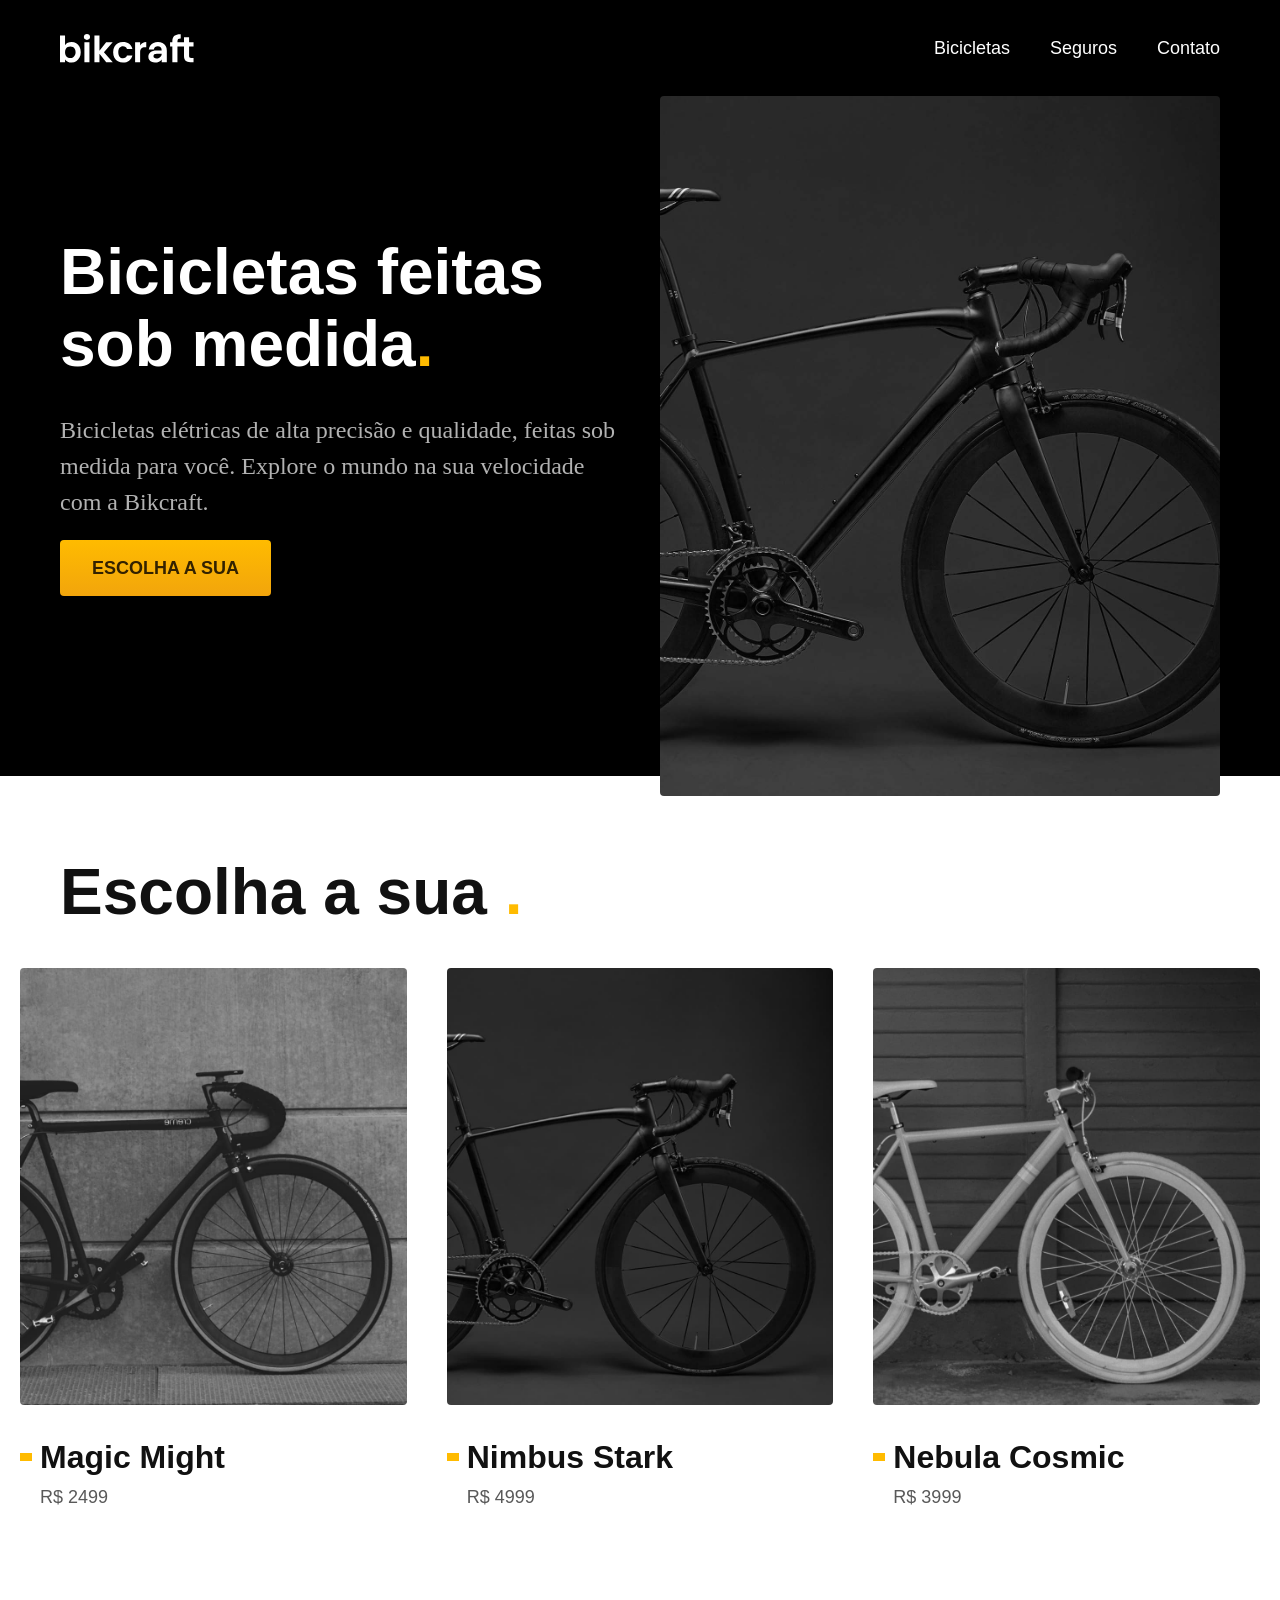
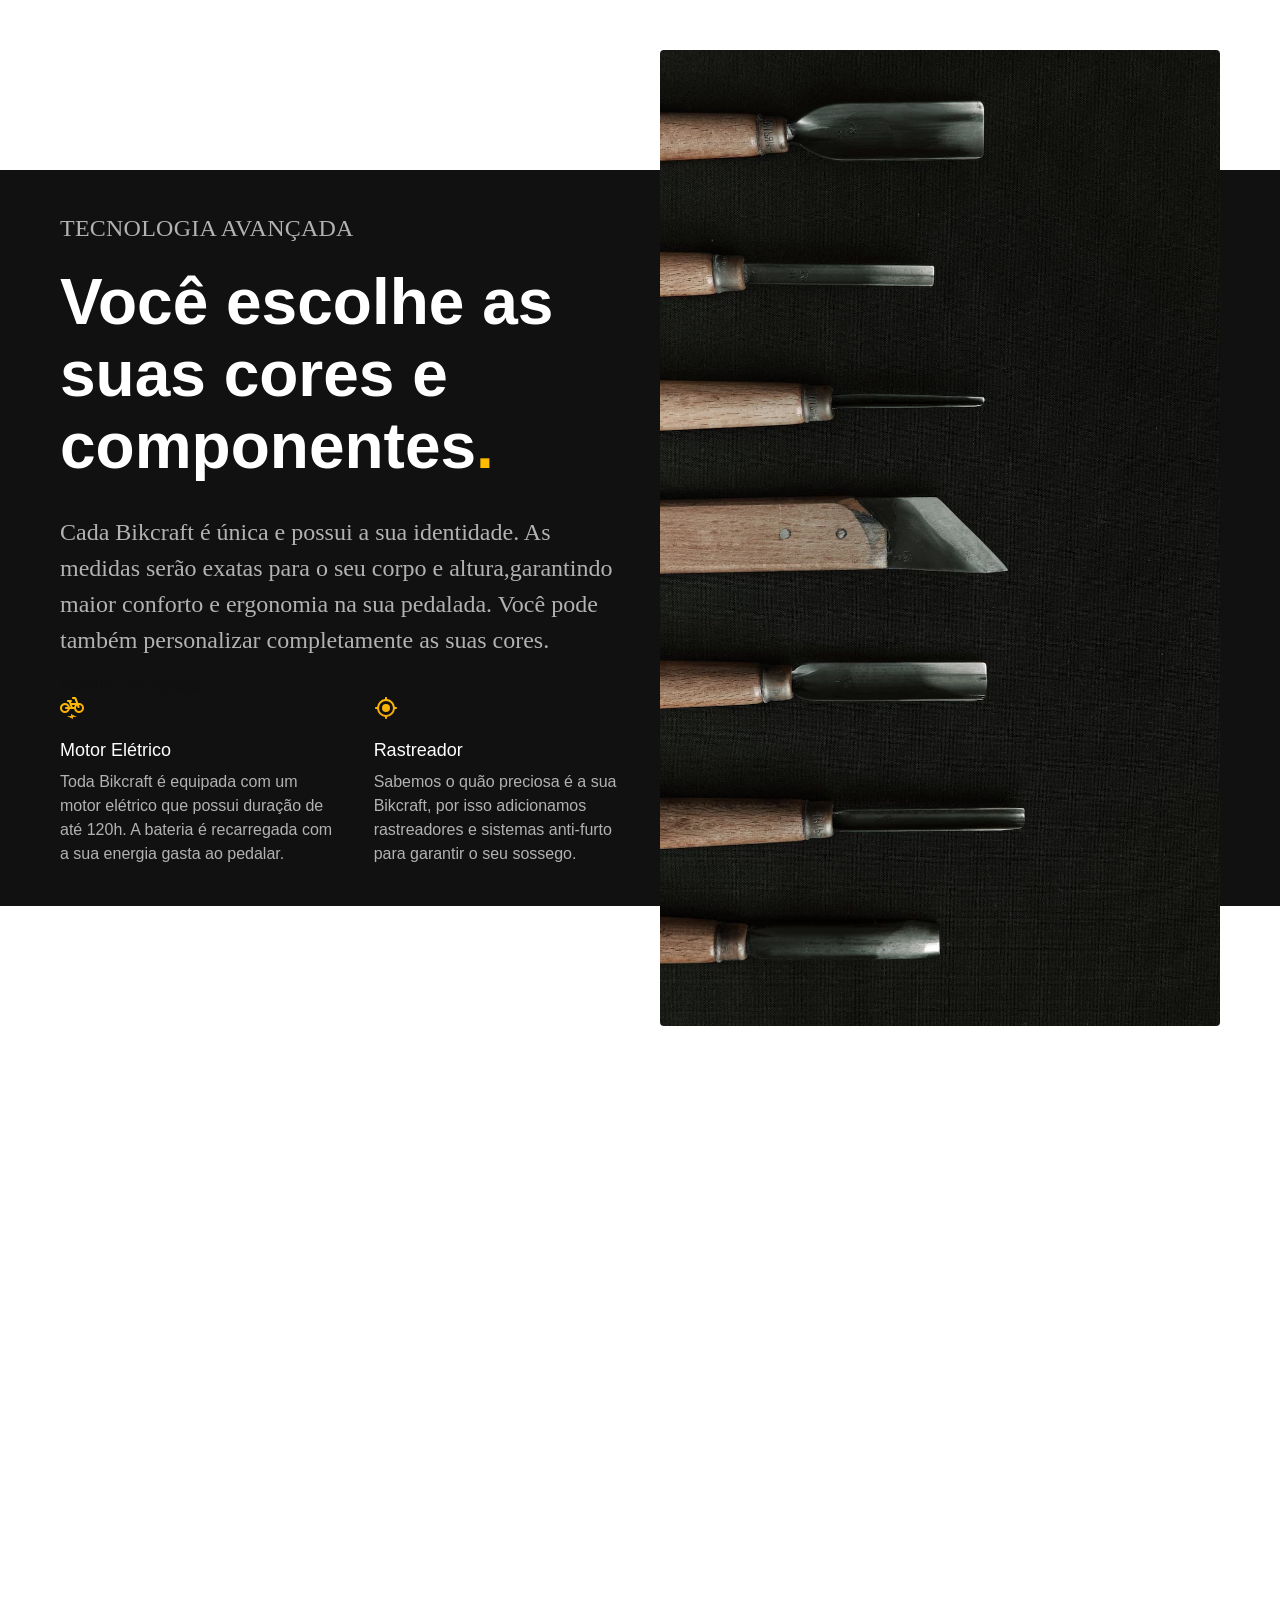
==== index.html @ c27565f8 "criando article de bicicletas e tecnologia" ====
<!DOCTYPE html>
<html lang="pt-br">

<head>
    <meta charset="UTF-8">
    <meta name="viewport" content="width=device-width, initial-scale=1.0">
    <title>Bikcraft - Bicicletas Elétricas</title>
    <meta name="description"
        content="Bicicletas elétricas de alta precisão e qualidade, feitas sob medida para você. Explore o mundo na sua velocidade com a Bikcraft.">
    <link rel="stylesheet" href="./css/style.css">
    <!-- <link rel="preconnect" href="https://fonts.googleapis.com">
    <link rel="preconnect" href="https://fonts.gstatic.com" crossorigin>
    <link href="https://fonts.googleapis.com/css2?family=Poppins:wght@400;& family=Roboto:wght@400;500&display=swap"
        rel="stylesheet"> -->

</head>

<body>

    <header class="header-bg">
        <div class="header container">
            <a href="./"> <img src="./img/bikcraft.svg" alt="Bikcraft"></a>
            <nav>
                <ul class="header-menu  font-1-m cor-0">
                    <li><a href="">Bicicletas</a></li>
                    <li><a href="">Seguros</a></li>
                    <li><a href="">Contato</a></li>
                </ul>
            </nav>
        </div>
    </header>
    <main class="introducao-bg">
        <div class="introducao container">
            <div class="introducao-conteudo">
                <h1 class="font-1-xxl cor-0">Bicicletas feitas sob medida<span class="cor-p1">.</span></h1>
                <p class="font-2-l cor-5">Bicicletas elétricas de alta precisão e qualidade, feitas sob medida para
                    você. Explore o mundo na
                    sua
                    velocidade com a
                    Bikcraft.</p>
                <a class="botao " href="./bicicletas.html">Escolha a sua</a>
            </div>
            <div>
                <img src="./img/fotos/introducao.jpg" alt="Bicicletas elétrica preta">
            </div>
        </div>
    </main>

    <article class="bicicletas-listas">
        <h2 class=" container font-1-xxl">Escolha a sua <span class="cor-p1">.</span></h2>
        <ul>
            <li>
                <a href="./bicicletas/magic.html">
                    <img src="./img/bicicletas/magic-home.jpg" alt="Bicicleta Preta">
                    <h3 class="font-1-xl">Magic Might</h3>
                    <span class="font-2-m cor-8">R$ 2499</span>
                </a>
            </li>
            <li>
                <a href="./bicicletas/nimbus.html">
                    <img src="./img/bicicletas/nimbus-home.jpg" alt="Bicicleta Preta">
                    <h3 class="font-1-xl">Nimbus Stark</h3>
                    <span class="font-2-m cor-8">R$ 4999</span>
                </a>
            </li>
            <li>
                <a href="./bicicletas/nebula.html">
                    <img src="./img/bicicletas/nebula-home.jpg" alt="Bicicleta Preta">
                    <h3 class="font-1-xl">Nebula Cosmic</h3>
                    <span class="font-2-m cor-8">R$ 3999</span>
                </a>
            </li>
        </ul>
    </article>


    <article class="tecnologia-bg">
        <div class="tecnologia container">
            <div class="tecnologia-conteudo">
                <span class="font-2-l-b cor-5">Tecnologia Avançada</span>
                <h2 class="font-1-xxl cor-0">Você escolhe as suas cores e componentes<span class="cor-p1">.</span></h2>
                <p class="font-2-l cor-5">Cada Bikcraft é única e possui a sua identidade.
                    As medidas serão exatas para o seu corpo e altura,garantindo maior conforto e ergonomia na sua pedalada.
                    Você pode também personalizar completamente as suas cores.</p>
                <a class="link" href="./bicicleta.html">Escolha um modelo</a>
                <div class="tecnologia-vantagens">
                <div>
                    <img src="./img/icones/eletrica.svg" alt="">
                    <h3 class="font-1-m  cor-0">Motor Elétrico</h3>
                    <p class="font-2-s cor-5">Toda Bikcraft é equipada com um motor elétrico que possui duração de até
                        120h. A bateria é recarregada com a sua energia gasta ao pedalar.</p>
                </div>
                <div>
                    <img src="./img/icones/rastreador.svg" alt="">
                    <h3 class="font-1-m  cor-0">Rastreador</h3>
                    <p class="font-2-s cor-5">Sabemos o quão preciosa é a sua Bikcraft, por isso adicionamos
                    rastreadores e sistemas anti-furto para garantir o seu sossego.</p>
                </div>
            </div>
            </div>
            <div class="tecnologia-img">
                <img src="./img/fotos/tecnologia.jpg" alt="">

            </div>
        </div>
    </article>
</body>

</html>
---- css/style.css ----
@import './global/header.css';
@import './global/global.css';
@import './home/introducao.css';
@import './utilidades/componentes.css';
@import './utilidades/tipografia.css';
@import './utilidades/cores.css';
@import './bicicletas/bicicletas-listas.css';
@import './home/tecnologia.css';
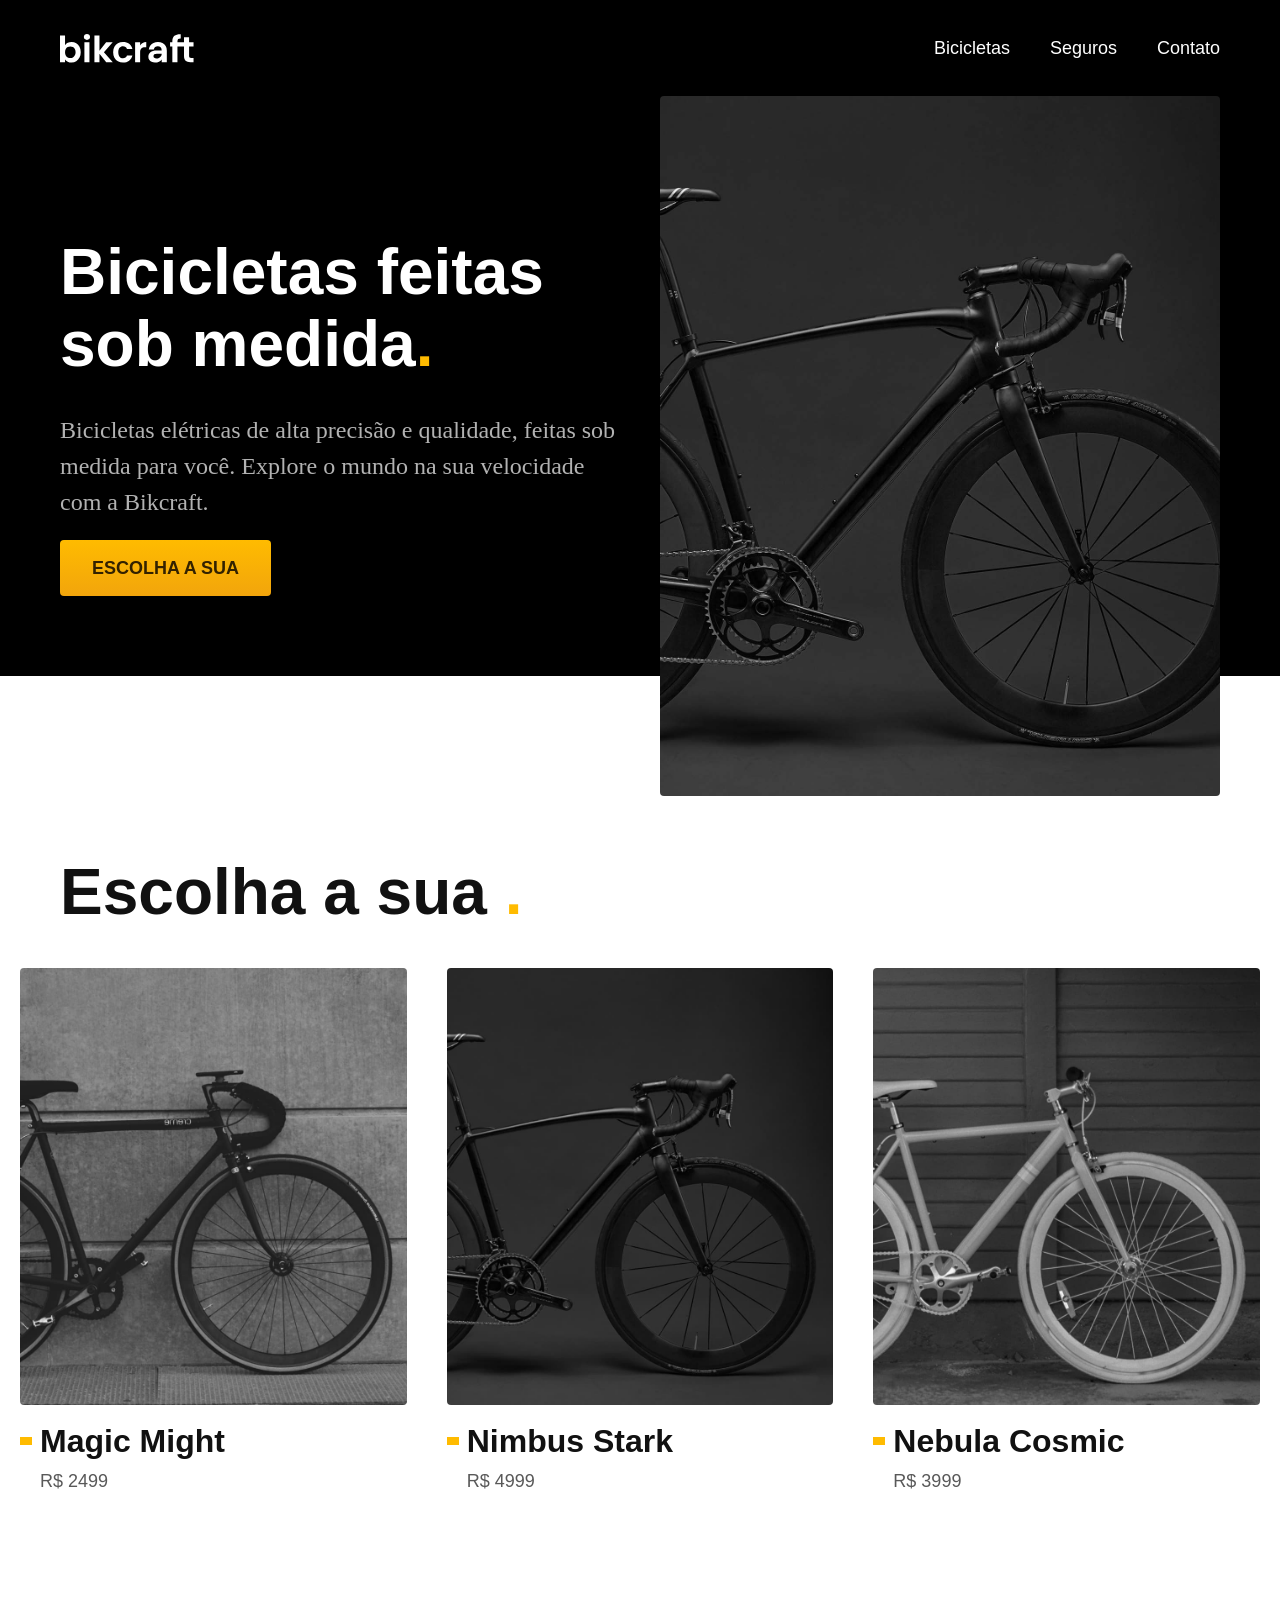
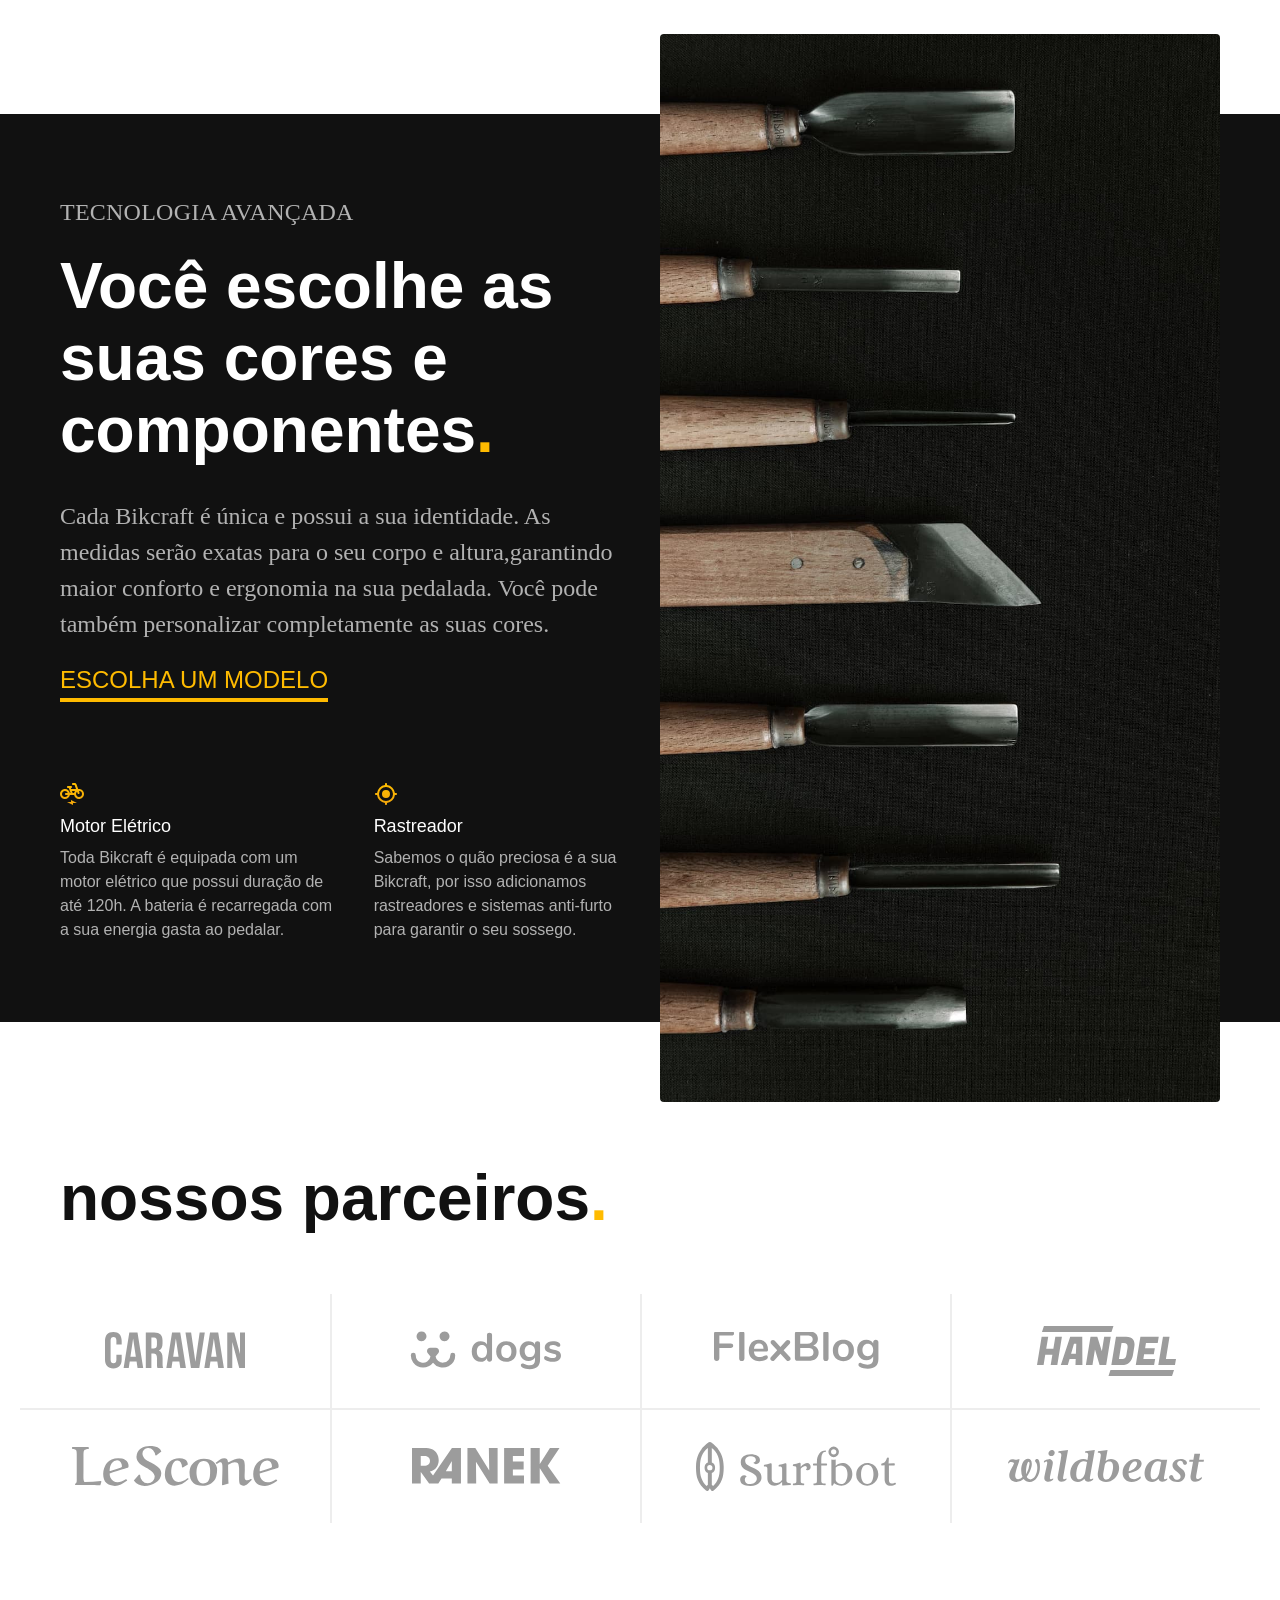
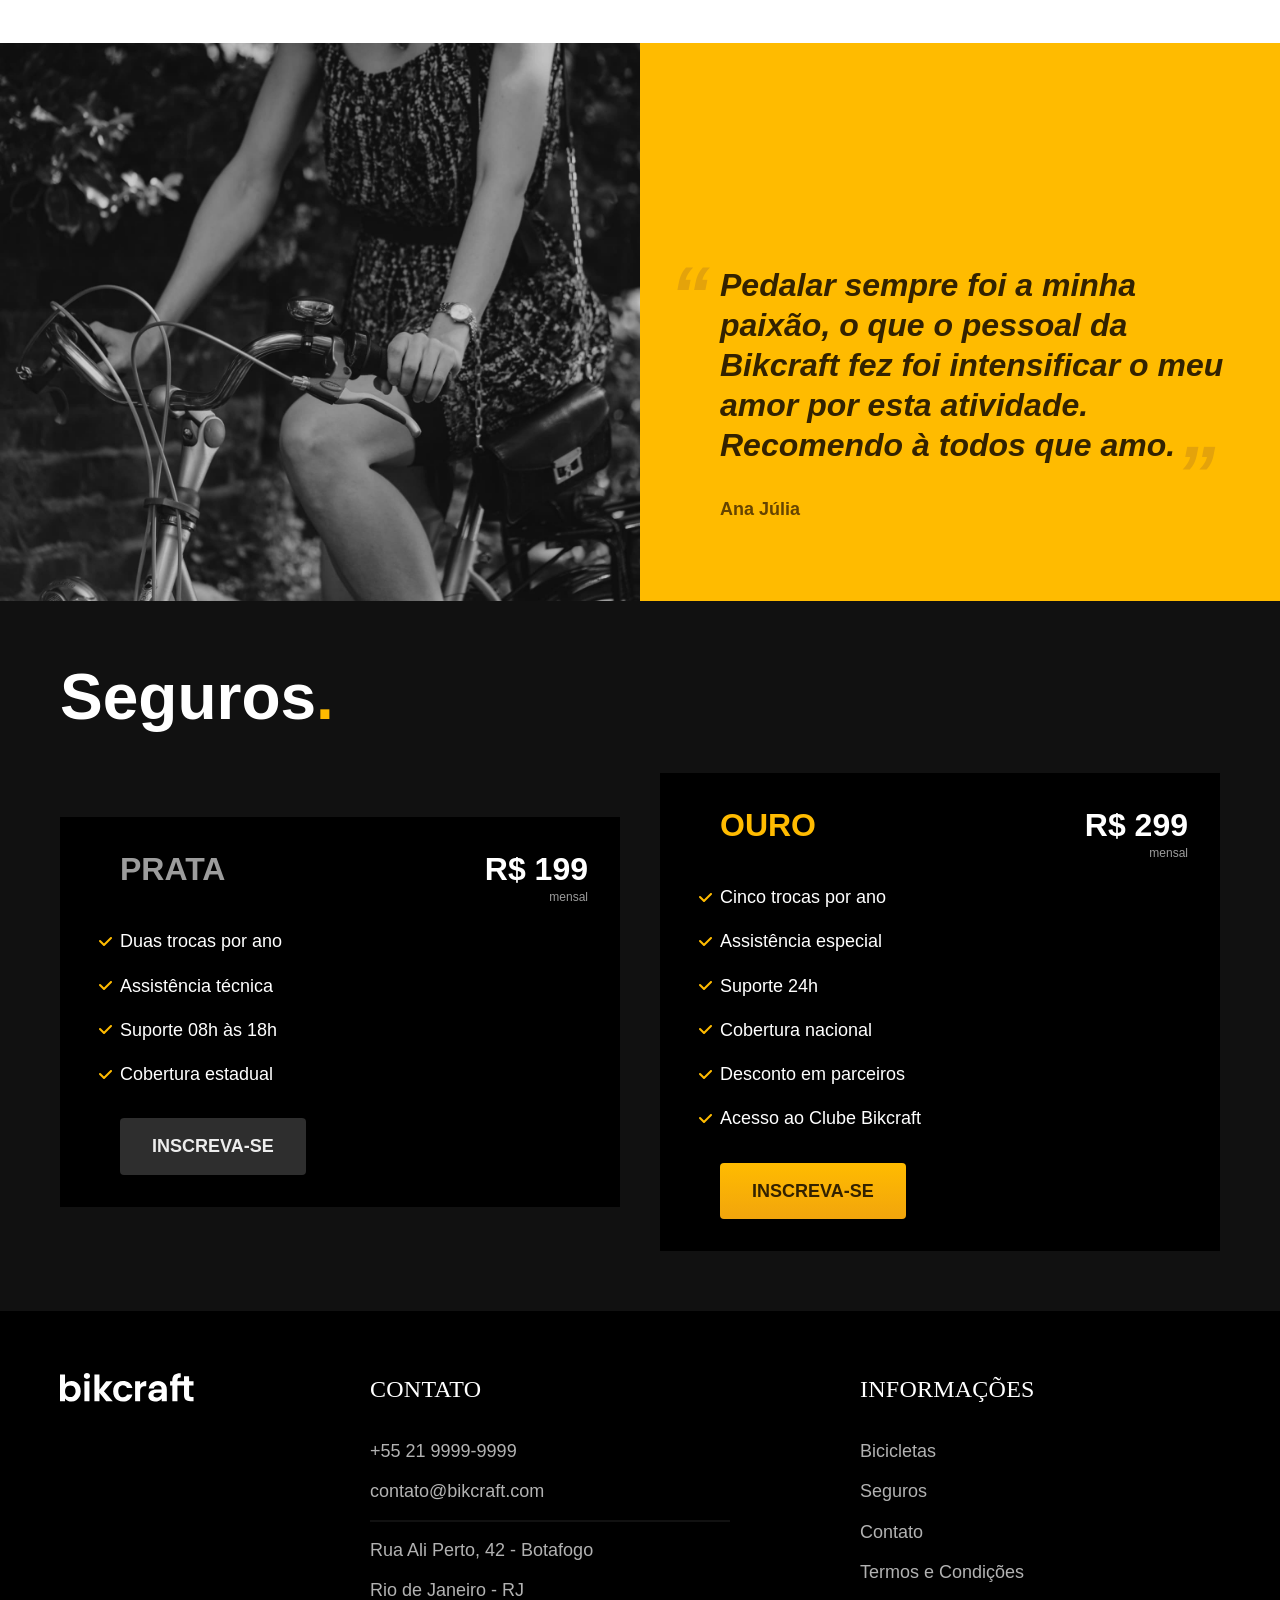
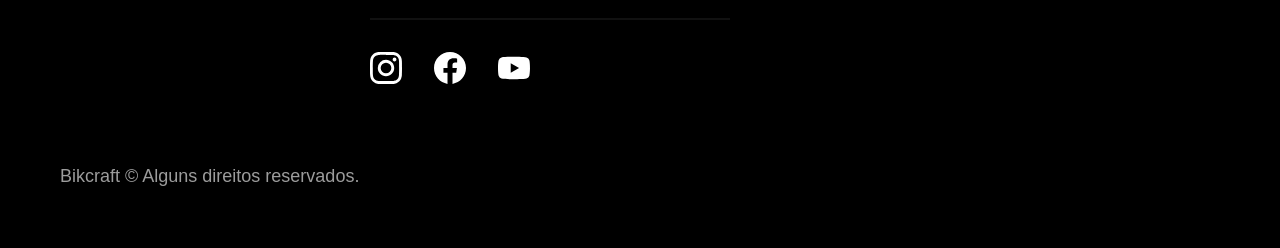
==== commit 0f7d3ded: "criando footer, arrumando bugs e criando pagina de termos" ====
--- a/index.html
+++ b/index.html
@@ -10,39 +10,38 @@
     <link rel="stylesheet" href="./css/style.css">
     <!-- <link rel="preconnect" href="https://fonts.googleapis.com">
     <link rel="preconnect" href="https://fonts.gstatic.com" crossorigin>
-    <link href="https://fonts.googleapis.com/css2?family=Poppins:wght@400;& family=Roboto:wght@400;500&display=swap"
+    <link
+        href="https://fonts.googleapis.com/css2?family=Poppins:wght@400;600&family=Roboto:wght@400;500&family=Merriweather:ital,wght@1,900&display=swap"
         rel="stylesheet"> -->
-
 </head>
 
 <body>
 
     <header class="header-bg">
         <div class="header container">
-            <a href="./"> <img src="./img/bikcraft.svg" alt="Bikcraft"></a>
-            <nav>
+            <a href="./">
+                <img src="./img/bikcraft.svg" alt="Bikcraft">
+            </a>
+
+            <nav aria-label="primaria">
                 <ul class="header-menu  font-1-m cor-0">
-                    <li><a href="">Bicicletas</a></li>
-                    <li><a href="">Seguros</a></li>
-                    <li><a href="">Contato</a></li>
+                    <li><a href="./bicicletas.html">Bicicletas</a></li>
+                    <li><a href="./seguros.html">Seguros</a></li>
+                    <li><a href="./contato.html">Contato</a></li>
                 </ul>
             </nav>
         </div>
     </header>
+
     <main class="introducao-bg">
         <div class="introducao container">
             <div class="introducao-conteudo">
                 <h1 class="font-1-xxl cor-0">Bicicletas feitas sob medida<span class="cor-p1">.</span></h1>
                 <p class="font-2-l cor-5">Bicicletas elétricas de alta precisão e qualidade, feitas sob medida para
-                    você. Explore o mundo na
-                    sua
-                    velocidade com a
-                    Bikcraft.</p>
+                    você. Explore o mundo na sua velocidade com a Bikcraft.</p>
                 <a class="botao " href="./bicicletas.html">Escolha a sua</a>
             </div>
-            <div>
-                <img src="./img/fotos/introducao.jpg" alt="Bicicletas elétrica preta">
-            </div>
+            <img src="./img/fotos/introducao.jpg" alt="Bicicletas elétrica preta">
         </div>
     </main>
 
@@ -80,30 +79,129 @@
                 <span class="font-2-l-b cor-5">Tecnologia Avançada</span>
                 <h2 class="font-1-xxl cor-0">Você escolhe as suas cores e componentes<span class="cor-p1">.</span></h2>
                 <p class="font-2-l cor-5">Cada Bikcraft é única e possui a sua identidade.
-                    As medidas serão exatas para o seu corpo e altura,garantindo maior conforto e ergonomia na sua pedalada.
+                    As medidas serão exatas para o seu corpo e altura,garantindo maior conforto e ergonomia na sua
+                    pedalada.
                     Você pode também personalizar completamente as suas cores.</p>
                 <a class="link" href="./bicicleta.html">Escolha um modelo</a>
                 <div class="tecnologia-vantagens">
-                <div>
-                    <img src="./img/icones/eletrica.svg" alt="">
-                    <h3 class="font-1-m  cor-0">Motor Elétrico</h3>
-                    <p class="font-2-s cor-5">Toda Bikcraft é equipada com um motor elétrico que possui duração de até
-                        120h. A bateria é recarregada com a sua energia gasta ao pedalar.</p>
+                    <div>
+                        <img src="./img/icones/eletrica.svg" alt="">
+                        <h3 class="font-1-m  cor-0">Motor Elétrico</h3>
+                        <p class="font-2-s cor-5">Toda Bikcraft é equipada com um motor elétrico que possui duração de
+                            até
+                            120h. A bateria é recarregada com a sua energia gasta ao pedalar.</p>
+                    </div>
+                    <div>
+                        <img src="./img/icones/rastreador.svg" alt="">
+                        <h3 class="font-1-m  cor-0">Rastreador</h3>
+                        <p class="font-2-s cor-5">Sabemos o quão preciosa é a sua Bikcraft, por isso adicionamos
+                            rastreadores e sistemas anti-furto para garantir o seu sossego.</p>
+                    </div>
                 </div>
-                <div>
-                    <img src="./img/icones/rastreador.svg" alt="">
-                    <h3 class="font-1-m  cor-0">Rastreador</h3>
-                    <p class="font-2-s cor-5">Sabemos o quão preciosa é a sua Bikcraft, por isso adicionamos
-                    rastreadores e sistemas anti-furto para garantir o seu sossego.</p>
+            </div>
+            <div class="tecnologia-imagem">
+                <img src="./img/fotos/tecnologia.jpg" alt="">
+            </div>
+        </div>
+    </article>
+
+    <section class="parceiros">
+        <h2 class="container font-1-xxl">nossos parceiros<span class="cor-p1">.</span></h2>
+        <ul>
+            <li><img src="./img/parceiros/caravan.svg" alt="caravan"></li>
+            <li><img src="./img/parceiros/dogs.svg" alt="dogs"></li>
+            <li><img src="./img/parceiros/flexblog.svg" alt="flexblog"> </li>
+            <li><img src="./img/parceiros/handel.svg" alt="handel"></li>
+            <li><img src="./img/parceiros/lescone.svg" alt="lescone"></li>
+            <li><img src="./img/parceiros/ranek.svg" alt="ranek"></li>
+            <li><img src="./img/parceiros/surfbot.svg" alt="surfbot"></li>
+            <li><img src="./img/parceiros/wildbeast.svg" alt="wildbeast"></li>
+        </ul>
+    </section>
+
+    <section class="depoimento" aria-label="depoimento">
+        <div>
+            <img src="./img/fotos/depoimento.jpg" alt="pessoa pedalando uma bicicleta bikcraft">
+        </div>
+        <div class="depoimento-conteudo">
+            <blockquote class="font-1-xl cor-p5">
+                <p>Pedalar sempre foi a minha paixão, o que o pessoal da Bikcraft fez foi intensificar o meu amor
+                    por esta atividade. Recomendo à todos que amo.</p>
+            </blockquote>
+            <span class="font-1-m-b cor-p4">Ana Júlia</span>
+        </div>
+    </section>
+
+    <article class="seguros-bg">
+        <div class="seguros container">
+            <h2 class="font-1-xxl cor-0">Seguros<span class="cor-p1">.</span></h2>
+            <div class="seguros-item">
+                <h3 class="font-1-xl cor-6">PRATA</h3>
+                <span class="font-1-xl cor-0">R$ 199 <span class="font-1-xs cor-6">mensal</span></span>
+                <ul class="font-2-m cor-0">
+                    <li>Duas trocas por ano</li>
+                    <li>Assistência técnica</li>
+                    <li>Suporte 08h às 18h</li>
+                    <li>Cobertura estadual</li>
+                </ul>
+                <a href="./orcamento.html" class="botao secundario">Inscreva-se</a>
+            </div>
+
+            <div class="seguros-item">
+                <h3 class="font-1-xl cor-p1">OURO</h3>
+                <span class="font-1-xl cor-0">R$ 299 <span class="font-1-xs cor-6">mensal</span></span>
+                <ul class="font-2-m cor-0">
+                    <li>Cinco trocas por ano</li>
+                    <li>Assistência especial</li>
+                    <li>Suporte 24h</li>
+                    <li>Cobertura nacional</li>
+                    <li>Desconto em parceiros</li>
+                    <li>Acesso ao Clube Bikcraft</li>
+                </ul>
+                <a href="./orcamento.html" class="botao">Inscreva-se</a>
+            </div>
+        </div>
+    </article>
+
+    <footer class="footer-bg">
+        <div class="footer container">
+            <img src="./img/bikcraft.svg" alt="bikcraft">
+            <div class="footer-contato">
+                <h3 class="font-2-l-b cor-0">Contato</h3>
+                <ul class="font-2-m cor-5">
+                    <li><a href="tel:+55 21 9999-9999">+55 21 9999-9999</a></li>
+                    <li><a href="mailto:contato@bikcraft.com">contato@bikcraft.com</a></li>
+                    <li>Rua Ali Perto, 42 - Botafogo</li>
+                    <li>Rio de Janeiro - RJ</li>
+                </ul>
+                <div class="footer-redes">
+                    <a href="./">
+                        <img src="./img/redes/instagram.svg" alt="instagram">
+                    </a>
+                    <a href="./">
+                        <img src="./img/redes/facebook.svg" alt="facebook">
+                    </a>
+                    <a href="./">
+                        <img src="./img/redes/youtube.svg" alt="youtube">
+                    </a>
                 </div>
             </div>
-            </div>
-            <div class="tecnologia-img">
-                <img src="./img/fotos/tecnologia.jpg" alt="">
-
-            </div>
-        </div>
-    </article>
+            <div class="footer-informacoes">
+                <h3 class="font-2-l-b cor-0">Informações</h3>
+                <nav>
+                    <ul class="font-1-m cor-5">
+                        <li><a href="./bicicletas.html">Bicicletas</a></li>
+                        <li><a href="./seguros.html">Seguros</a></li>
+                        <li><a href="./contato.html">Contato</a></li>
+                        <li><a href="./termos.html">Termos e Condições</a></li>
+                    </ul>
+                </nav>
+            </div>
+            <p class=" footer-copy  font-2-m cor-6">Bikcraft © Alguns direitos reservados.</p>
+        </div>
+    </footer>
+
+    
 </body>
 
 </html>
--- a/css/style.css
+++ b/css/style.css
@@ -1,9 +1,13 @@
 @import './global/header.css';
 @import './global/global.css';
+@import './global/footer.css';
 @import './home/introducao.css';
 @import './utilidades/componentes.css';
 @import './utilidades/tipografia.css';
 @import './utilidades/cores.css';
 @import './bicicletas/bicicletas-listas.css';
 @import './home/tecnologia.css';
-
+@import './home/parceiros.css';
+@import './home/depoimento.css';
+@import './seguros/seguros.css';
+@import './termos/termos.css';
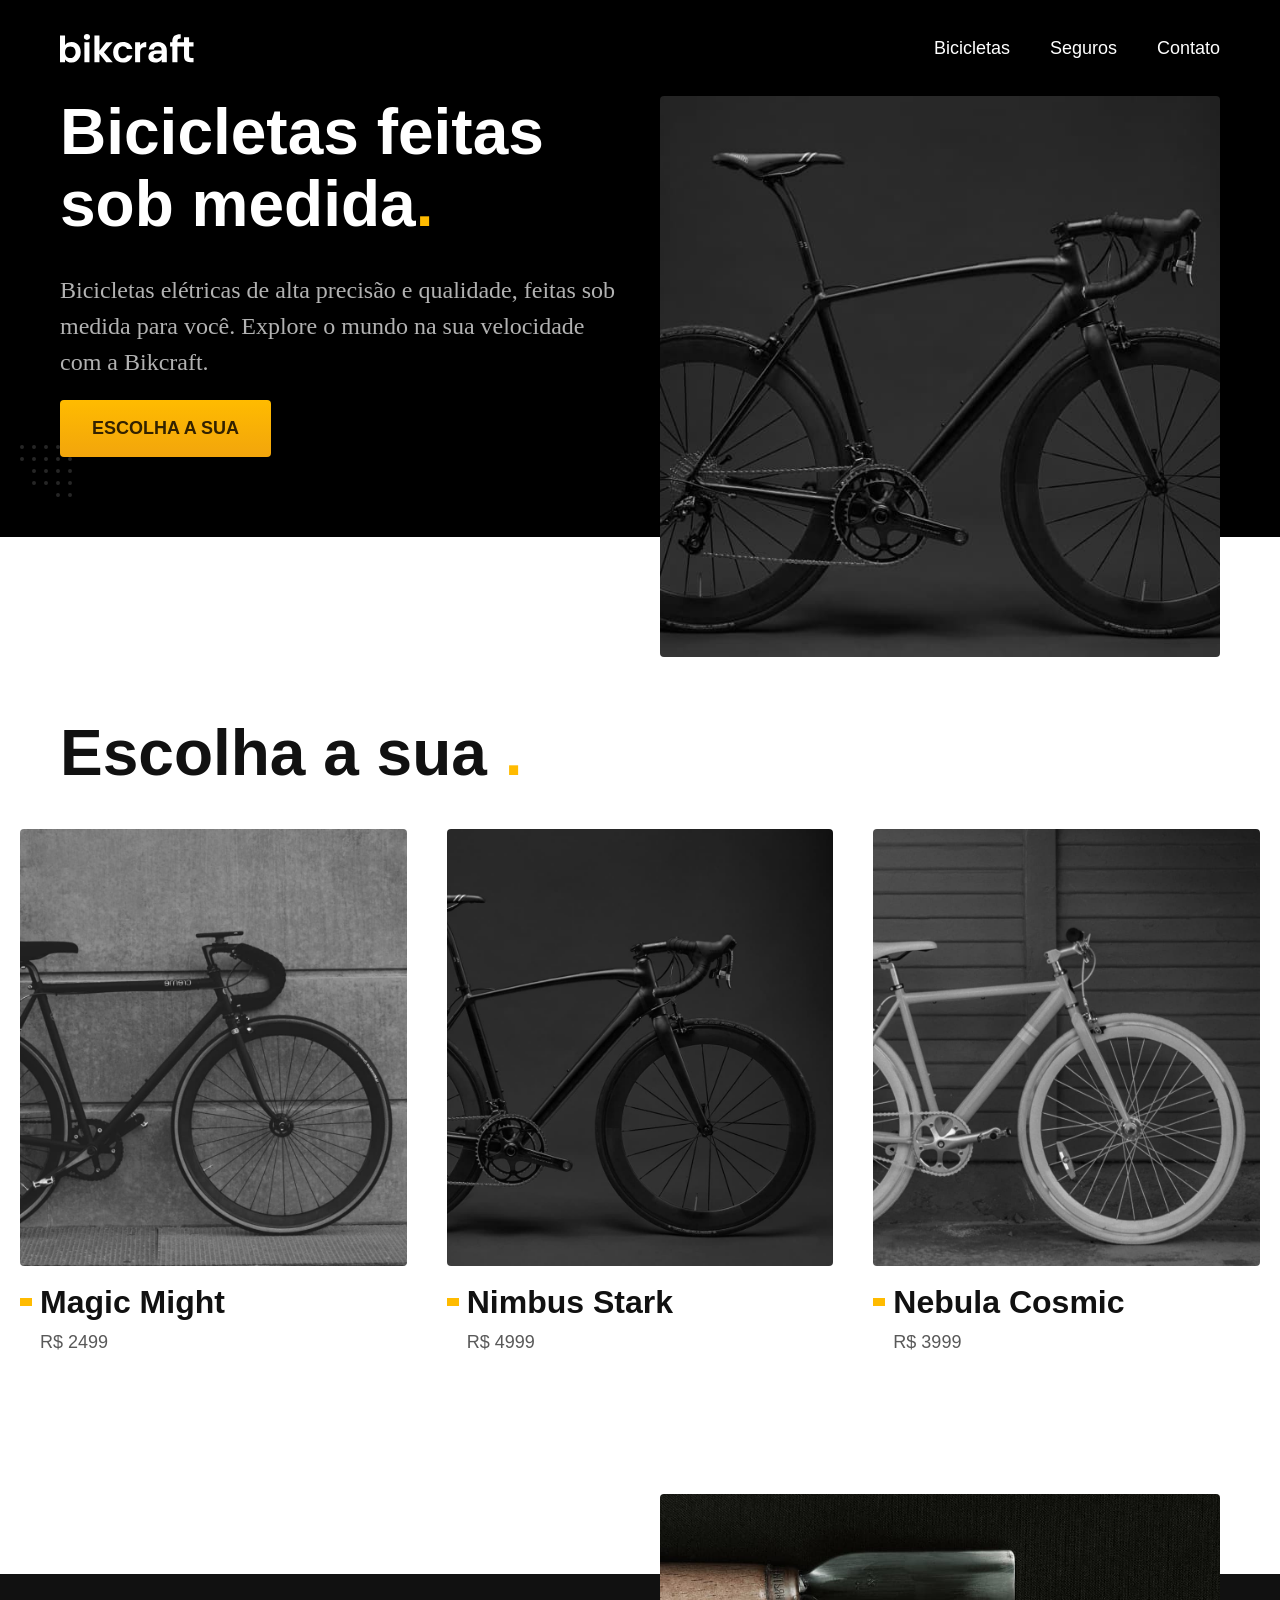
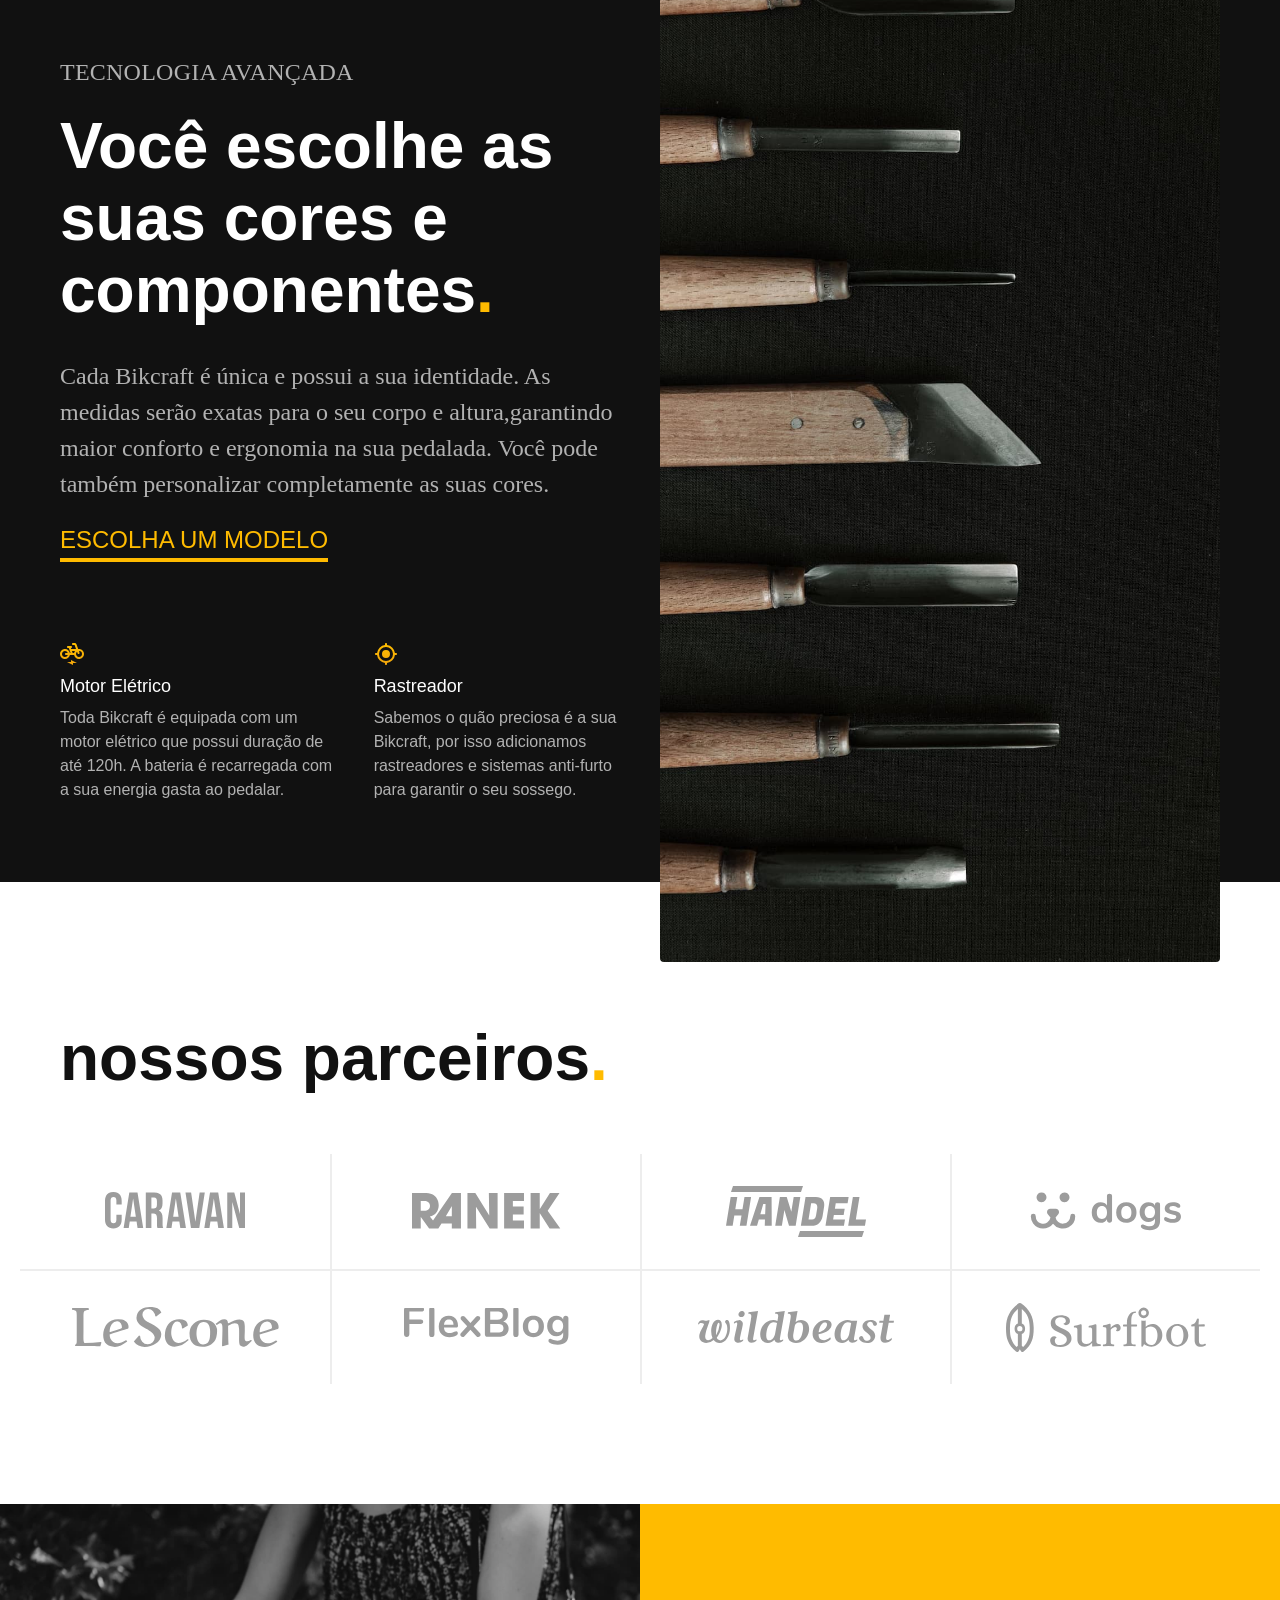
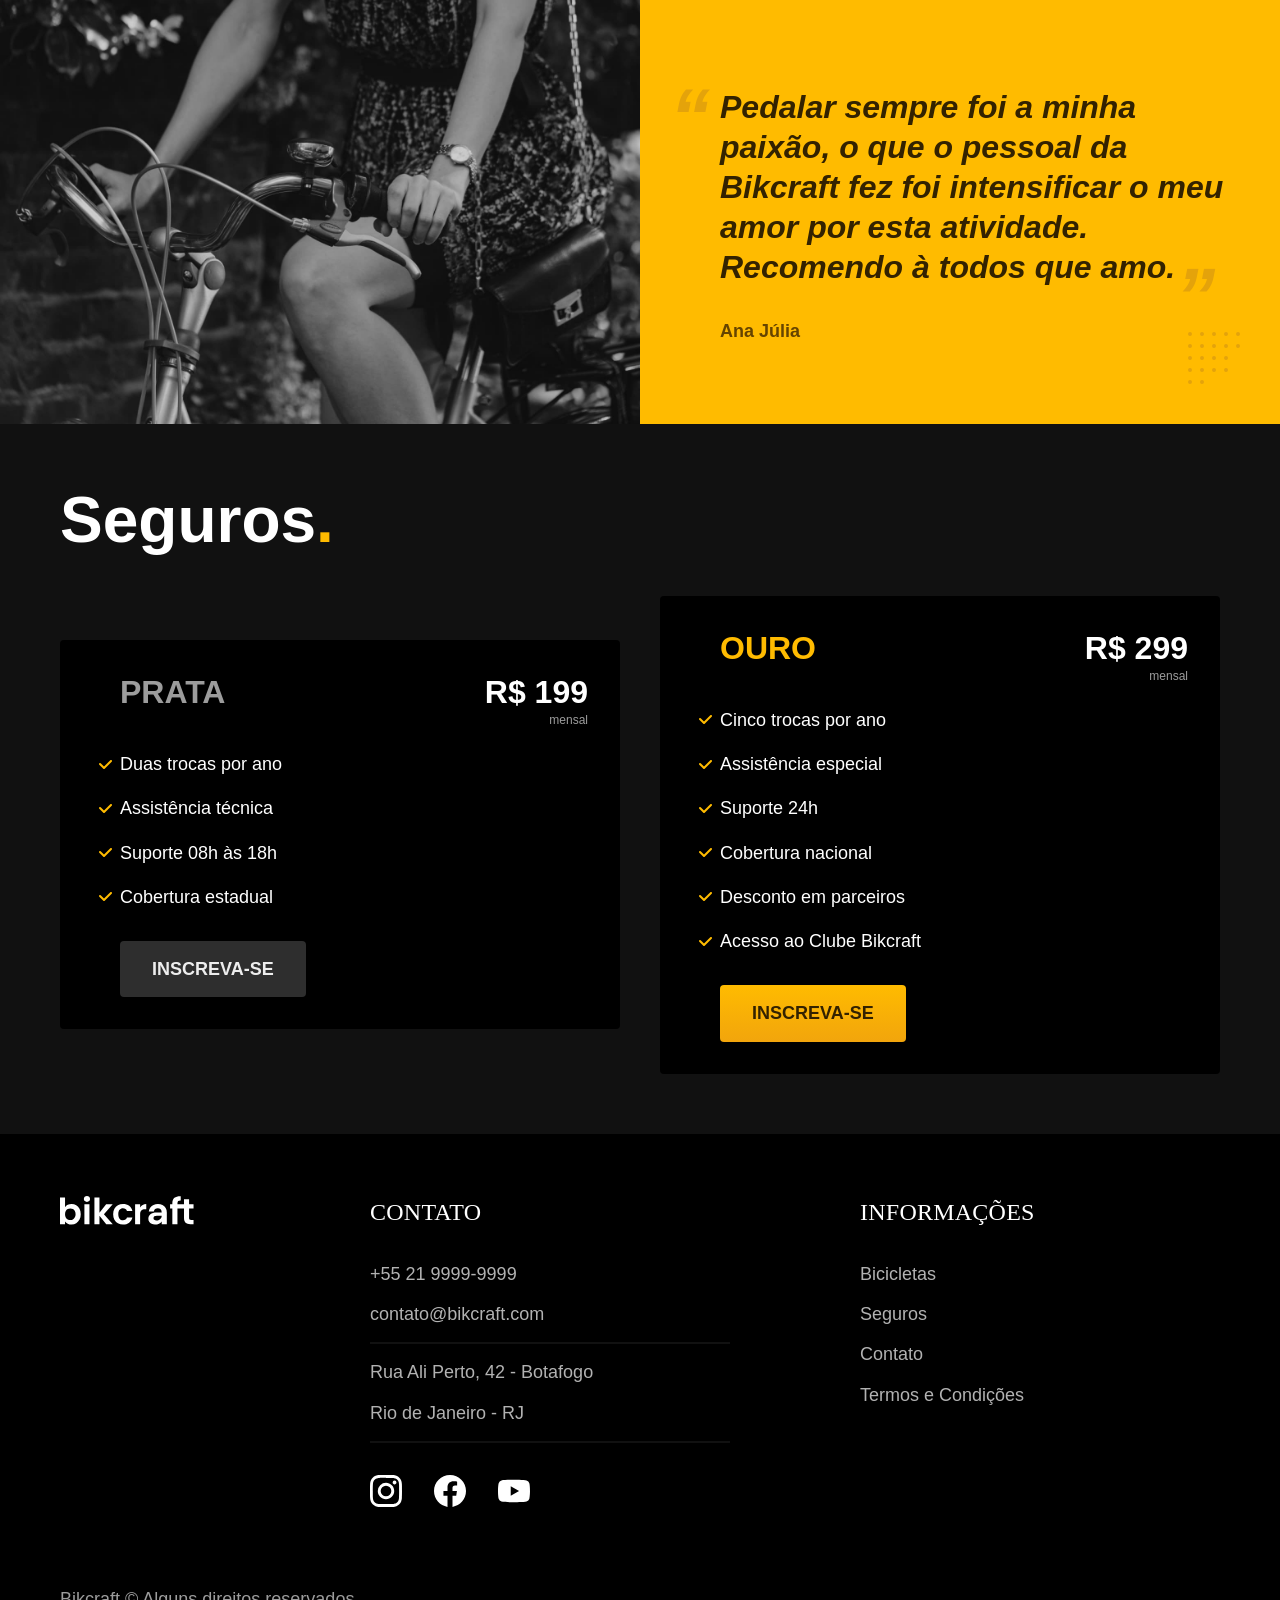
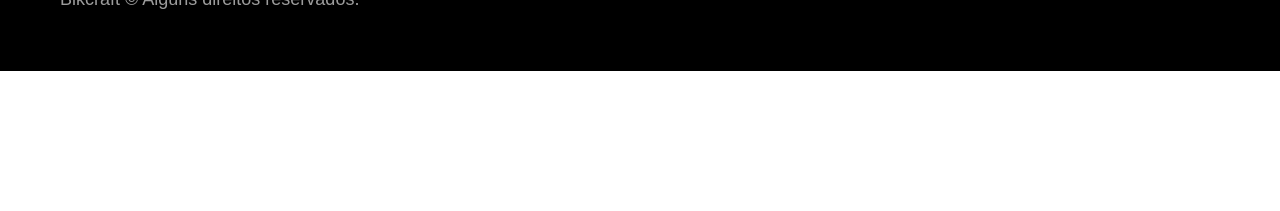
==== commit 335fb4a3: "otimizando e colocando algumas decorações no site" ====
--- a/index.html
+++ b/index.html
@@ -7,20 +7,16 @@
     <title>Bikcraft - Bicicletas Elétricas</title>
     <meta name="description"
         content="Bicicletas elétricas de alta precisão e qualidade, feitas sob medida para você. Explore o mundo na sua velocidade com a Bikcraft.">
+
+    <link rel="preload" href="./css/style.css" as="style">
     <link rel="stylesheet" href="./css/style.css">
-    <!-- <link rel="preconnect" href="https://fonts.googleapis.com">
-    <link rel="preconnect" href="https://fonts.gstatic.com" crossorigin>
-    <link
-        href="https://fonts.googleapis.com/css2?family=Poppins:wght@400;600&family=Roboto:wght@400;500&family=Merriweather:ital,wght@1,900&display=swap"
-        rel="stylesheet"> -->
 </head>
 
 <body>
-
     <header class="header-bg">
         <div class="header container">
             <a href="./">
-                <img src="./img/bikcraft.svg" alt="Bikcraft">
+                <img src="./img/bikcraft.svg" width="136" height="32" alt="Bikcraft">
             </a>
 
             <nav aria-label="primaria">
@@ -41,7 +37,10 @@
                     você. Explore o mundo na sua velocidade com a Bikcraft.</p>
                 <a class="botao " href="./bicicletas.html">Escolha a sua</a>
             </div>
-            <img src="./img/fotos/introducao.jpg" alt="Bicicletas elétrica preta">
+            <picture>
+                <source media="(max-width: 800px)" srcset="./img/bicicletas/nimbus.jpg">
+                <img src="./img/fotos/introducao.jpg" width="1280" height="1600" alt="Bicicletas elétrica preta">
+            </picture>
         </div>
     </main>
 
@@ -50,21 +49,21 @@
         <ul>
             <li>
                 <a href="./bicicletas/magic.html">
-                    <img src="./img/bicicletas/magic-home.jpg" alt="Bicicleta Preta">
+                    <img src="./img/bicicletas/magic-home.jpg" alt="Bicicleta preta" width="920" height="1040">
                     <h3 class="font-1-xl">Magic Might</h3>
                     <span class="font-2-m cor-8">R$ 2499</span>
                 </a>
             </li>
             <li>
                 <a href="./bicicletas/nimbus.html">
-                    <img src="./img/bicicletas/nimbus-home.jpg" alt="Bicicleta Preta">
+                    <img src="./img/bicicletas/nimbus-home.jpg" alt="Bicicleta preta" width="920" height="1040">
                     <h3 class="font-1-xl">Nimbus Stark</h3>
                     <span class="font-2-m cor-8">R$ 4999</span>
                 </a>
             </li>
             <li>
                 <a href="./bicicletas/nebula.html">
-                    <img src="./img/bicicletas/nebula-home.jpg" alt="Bicicleta Preta">
+                    <img src="./img/bicicletas/nebula-home.jpg" alt="Bicicleta preta" width="920" height="1040">
                     <h3 class="font-1-xl">Nebula Cosmic</h3>
                     <span class="font-2-m cor-8">R$ 3999</span>
                 </a>
@@ -85,14 +84,14 @@
                 <a class="link" href="./bicicleta.html">Escolha um modelo</a>
                 <div class="tecnologia-vantagens">
                     <div>
-                        <img src="./img/icones/eletrica.svg" alt="">
+                        <img src="./img/icones/eletrica.svg" width="24" height="24" alt="">
                         <h3 class="font-1-m  cor-0">Motor Elétrico</h3>
                         <p class="font-2-s cor-5">Toda Bikcraft é equipada com um motor elétrico que possui duração de
                             até
                             120h. A bateria é recarregada com a sua energia gasta ao pedalar.</p>
                     </div>
                     <div>
-                        <img src="./img/icones/rastreador.svg" alt="">
+                        <img src="./img/icones/rastreador.svg" width="24" height="24" alt="">
                         <h3 class="font-1-m  cor-0">Rastreador</h3>
                         <p class="font-2-s cor-5">Sabemos o quão preciosa é a sua Bikcraft, por isso adicionamos
                             rastreadores e sistemas anti-furto para garantir o seu sossego.</p>
@@ -100,7 +99,7 @@
                 </div>
             </div>
             <div class="tecnologia-imagem">
-                <img src="./img/fotos/tecnologia.jpg" alt="">
+                <img src="./img/fotos/tecnologia.jpg" width="1200" height="1920" alt="">
             </div>
         </div>
     </article>
@@ -108,20 +107,21 @@
     <section class="parceiros">
         <h2 class="container font-1-xxl">nossos parceiros<span class="cor-p1">.</span></h2>
         <ul>
-            <li><img src="./img/parceiros/caravan.svg" alt="caravan"></li>
-            <li><img src="./img/parceiros/dogs.svg" alt="dogs"></li>
-            <li><img src="./img/parceiros/flexblog.svg" alt="flexblog"> </li>
-            <li><img src="./img/parceiros/handel.svg" alt="handel"></li>
-            <li><img src="./img/parceiros/lescone.svg" alt="lescone"></li>
-            <li><img src="./img/parceiros/ranek.svg" alt="ranek"></li>
-            <li><img src="./img/parceiros/surfbot.svg" alt="surfbot"></li>
-            <li><img src="./img/parceiros/wildbeast.svg" alt="wildbeast"></li>
+            <li><img src="./img/parceiros/caravan.svg" alt="Caravan" width="140" height="38"></li>
+            <li><img src="./img/parceiros/ranek.svg" alt="Ranek" width="149" height="36"></li>
+            <li><img src="./img/parceiros/handel.svg" alt="Handel" width="140" height="50"></li>
+            <li><img src="./img/parceiros/dogs.svg" alt="Dogs" width="152" height="39"></li>
+            <li><img src="./img/parceiros/lescone.svg" alt="LeScone" width="208" height="41"></li>
+            <li><img src="./img/parceiros/flexblog.svg" alt="FlexBlog" width="165" height="38"></li>
+            <li><img src="./img/parceiros/wildbeast.svg" alt="Wildbeast" width="196" height="34"></li>
+            <li><img src="./img/parceiros/surfbot.svg" alt="Surfbot" width="200" height="49"></li>
         </ul>
     </section>
 
     <section class="depoimento" aria-label="depoimento">
         <div>
-            <img src="./img/fotos/depoimento.jpg" alt="pessoa pedalando uma bicicleta bikcraft">
+            <img src="./img/fotos/depoimento.jpg" width="1560" height="1360"
+                alt="Pessoa pedalando uma bicicleta Bikcraft">
         </div>
         <div class="depoimento-conteudo">
             <blockquote class="font-1-xl cor-p5">
@@ -165,7 +165,7 @@
 
     <footer class="footer-bg">
         <div class="footer container">
-            <img src="./img/bikcraft.svg" alt="bikcraft">
+            <img src="./img/bikcraft.svg" width="136" height="32" alt="Bikcraft">
             <div class="footer-contato">
                 <h3 class="font-2-l-b cor-0">Contato</h3>
                 <ul class="font-2-m cor-5">
@@ -176,13 +176,13 @@
                 </ul>
                 <div class="footer-redes">
                     <a href="./">
-                        <img src="./img/redes/instagram.svg" alt="instagram">
+                        <img src="./img/redes/instagram.svg" width="32" height="32" alt="Instagram">
                     </a>
                     <a href="./">
-                        <img src="./img/redes/facebook.svg" alt="facebook">
+                        <img src="./img/redes/facebook.svg" width="32" height="32" alt="Facebook">
                     </a>
                     <a href="./">
-                        <img src="./img/redes/youtube.svg" alt="youtube">
+                        <img src="./img/redes/youtube.svg" width="32" height="32" alt="Youtube">
                     </a>
                 </div>
             </div>
@@ -201,7 +201,7 @@
         </div>
     </footer>
 
-    
+
 </body>
 
 </html>
--- a/css/style.css
+++ b/css/style.css
@@ -1,13 +1,34 @@
+/* Global */
 @import './global/header.css';
 @import './global/global.css';
 @import './global/footer.css';
+/* Home */
 @import './home/introducao.css';
+@import './home/tecnologia.css';
+@import './home/parceiros.css';
+@import './home/depoimento.css';
+
+/* Ultilidades */
 @import './utilidades/componentes.css';
 @import './utilidades/tipografia.css';
 @import './utilidades/cores.css';
+@import './utilidades/formulario.css';
+
+/* Bicicletas */
 @import './bicicletas/bicicletas-listas.css';
-@import './home/tecnologia.css';
-@import './home/parceiros.css';
-@import './home/depoimento.css';
+@import './bicicletas/bicicletas.css';
+@import './bicicleta/bicicleta.css';
+@import './bicicleta/seguro.css';
+
+/* Seguros */
 @import './seguros/seguros.css';
-@import './termos/termos.css';+@import './seguros/vantagens.css';
+@import './seguros/perguntas.css';
+
+/* Termos */
+@import './termos/termos.css';
+
+/* Contatos */
+@import './contato/contato.css';
+@import './contato/lojas.css';
+@import './orcamento/orcamento.css';
--- a/css/style.css
+++ b/css/style.css
@@ -1,13 +1,34 @@
+/* Global */
 @import './global/header.css';
 @import './global/global.css';
 @import './global/footer.css';
+/* Home */
 @import './home/introducao.css';
+@import './home/tecnologia.css';
+@import './home/parceiros.css';
+@import './home/depoimento.css';
+
+/* Ultilidades */
 @import './utilidades/componentes.css';
 @import './utilidades/tipografia.css';
 @import './utilidades/cores.css';
+@import './utilidades/formulario.css';
+
+/* Bicicletas */
 @import './bicicletas/bicicletas-listas.css';
-@import './home/tecnologia.css';
-@import './home/parceiros.css';
-@import './home/depoimento.css';
+@import './bicicletas/bicicletas.css';
+@import './bicicleta/bicicleta.css';
+@import './bicicleta/seguro.css';
+
+/* Seguros */
 @import './seguros/seguros.css';
-@import './termos/termos.css';+@import './seguros/vantagens.css';
+@import './seguros/perguntas.css';
+
+/* Termos */
+@import './termos/termos.css';
+
+/* Contatos */
+@import './contato/contato.css';
+@import './contato/lojas.css';
+@import './orcamento/orcamento.css';
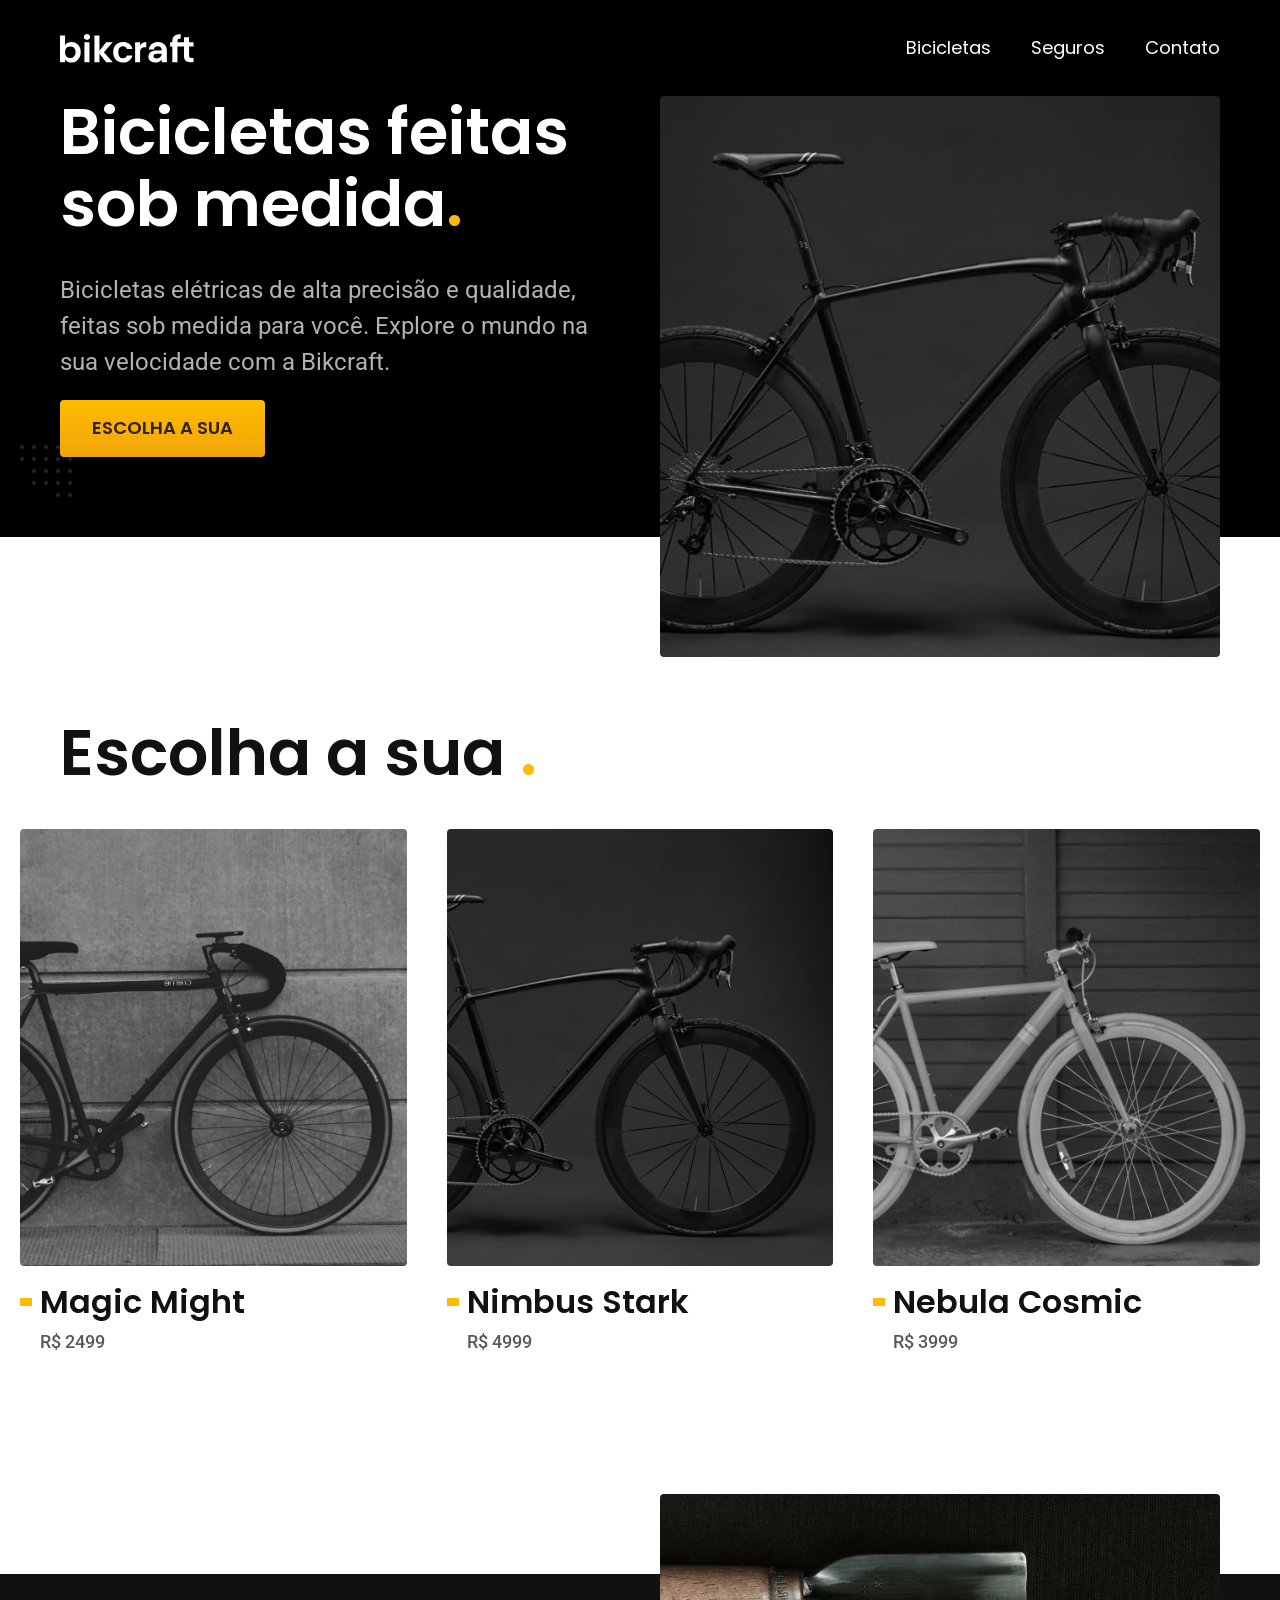
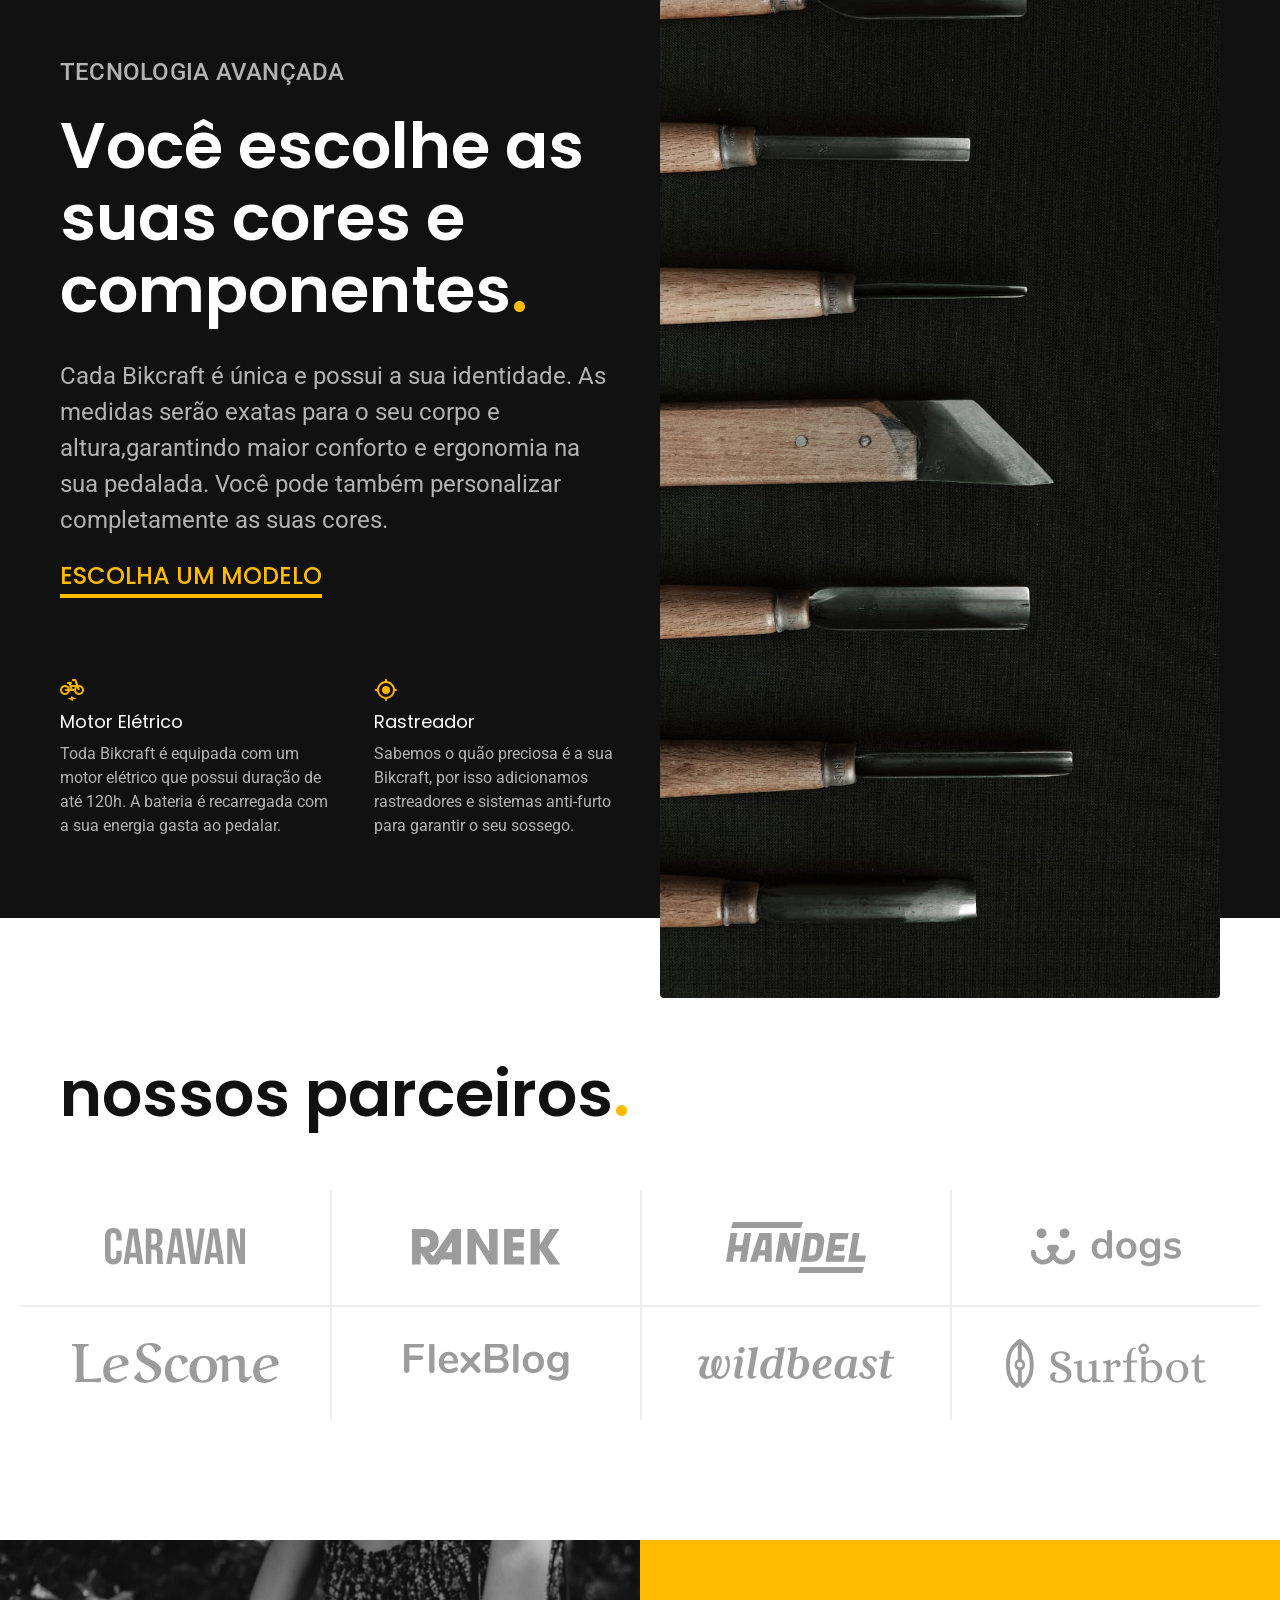
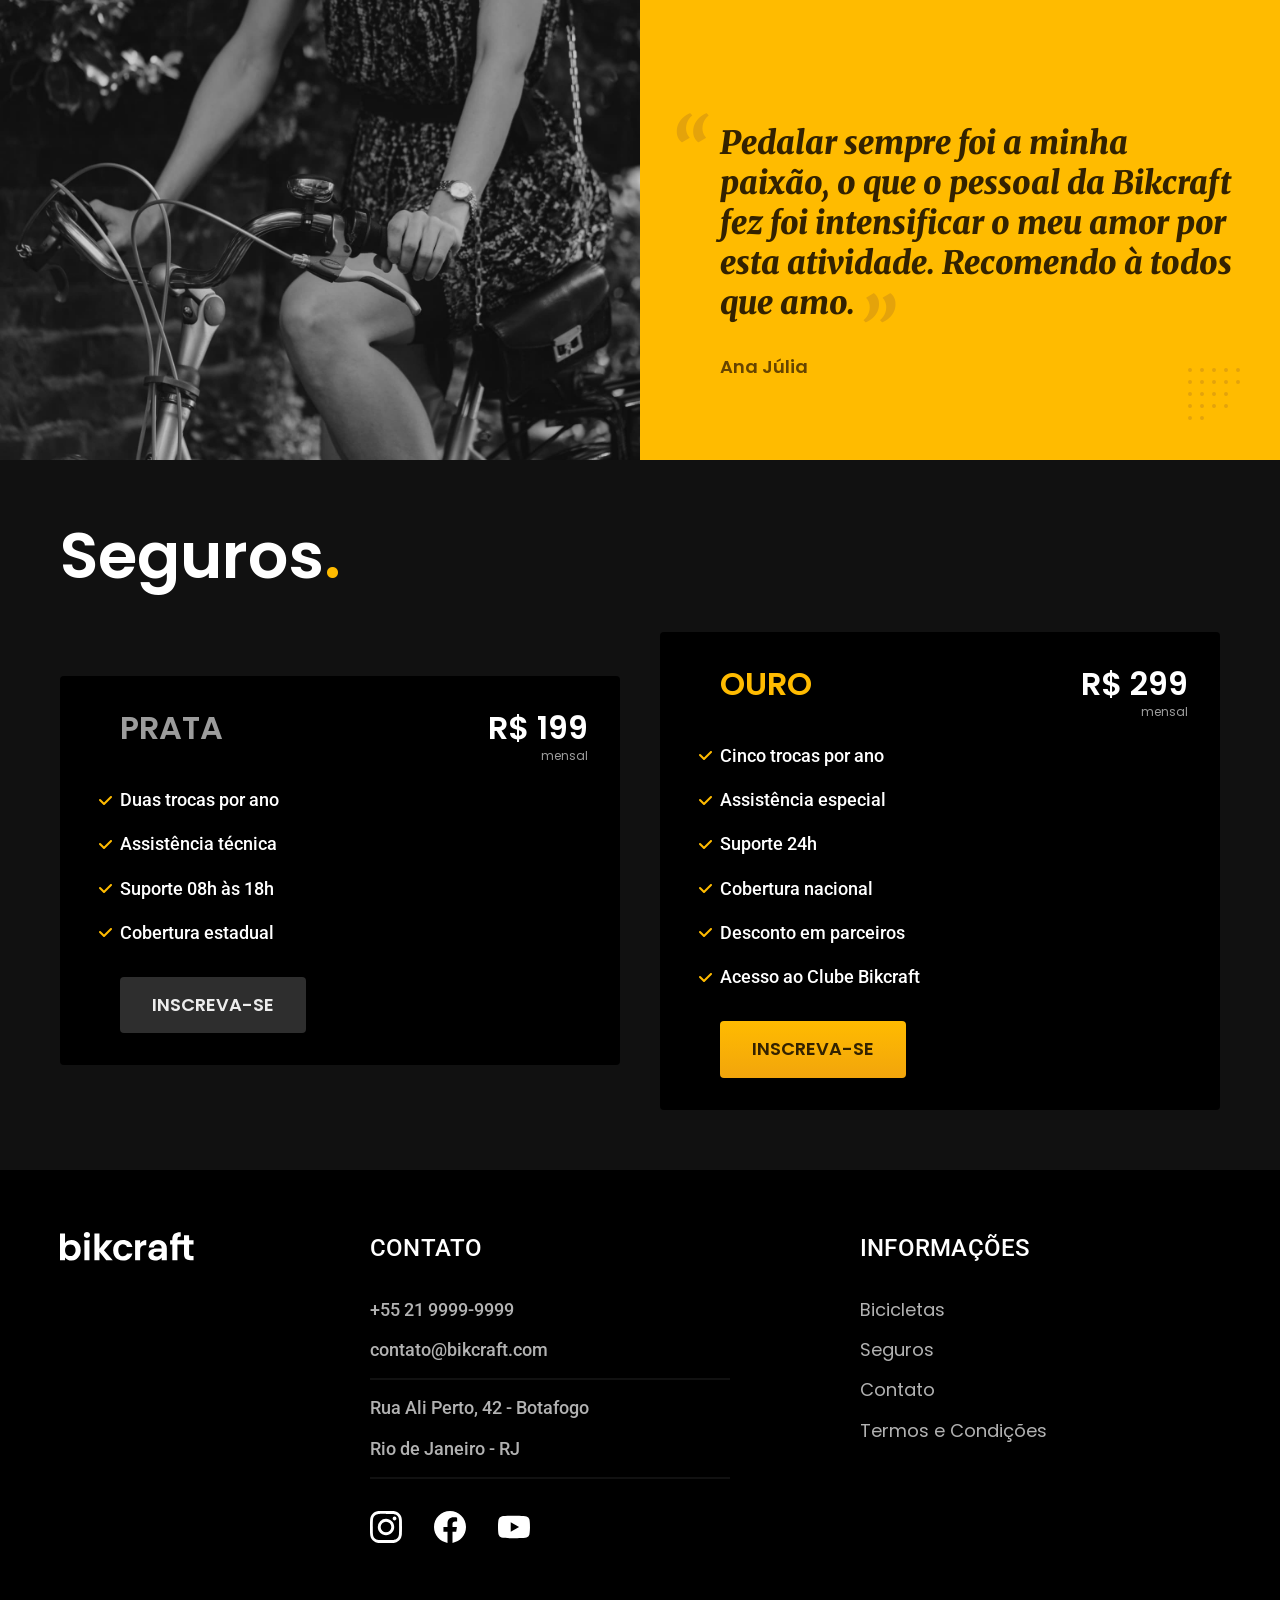
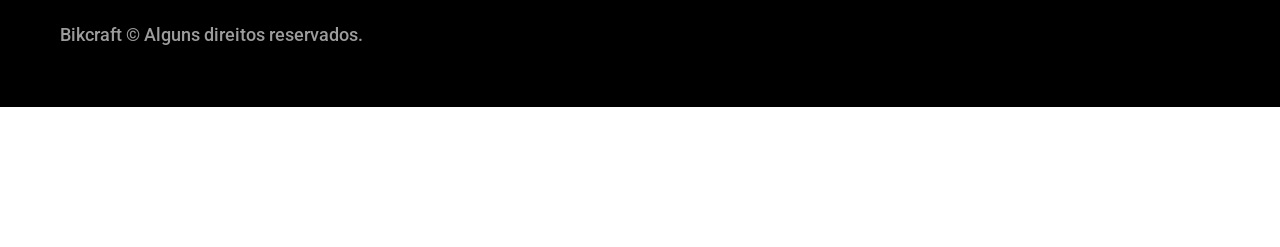
==== commit f8f09bf3: "adicionando as font" ====
--- a/index.html
+++ b/index.html
@@ -5,11 +5,16 @@
     <meta charset="UTF-8">
     <meta name="viewport" content="width=device-width, initial-scale=1.0">
     <title>Bikcraft - Bicicletas Elétricas</title>
-    <meta name="description"
-        content="Bicicletas elétricas de alta precisão e qualidade, feitas sob medida para você. Explore o mundo na sua velocidade com a Bikcraft.">
-
+    <meta name="description"content="Bicicletas elétricas de alta precisão e qualidade, feitas sob medida para você. Explore o mundo na sua velocidade com a Bikcraft.">
+    <link rel="preconnect" href="https://fonts.googleapis.com">
+    <link rel="preconnect" href="https://fonts.gstatic.com" crossorigin>
+    <link href="https://fonts.googleapis.com/css2?family=Poppins:wght@400;600&family=Roboto:wght@400;500&family=Merriweather:ital,wght@1,900&display=swap" rel="stylesheet">
+    <link rel="icon" href="./favicon.svg" type="image/svg+xml">
     <link rel="preload" href="./css/style.css" as="style">
     <link rel="stylesheet" href="./css/style.css">
+    <script>
+        document.documentElement.classList.add('js');
+    </script>
 </head>
 
 <body>
@@ -32,12 +37,14 @@
     <main class="introducao-bg">
         <div class="introducao container">
             <div class="introducao-conteudo">
-                <h1 class="font-1-xxl cor-0">Bicicletas feitas sob medida<span class="cor-p1">.</span></h1>
-                <p class="font-2-l cor-5">Bicicletas elétricas de alta precisão e qualidade, feitas sob medida para
+                <h1 class="font-1-xxl cor-0 fadeInDown" data-anime="200">Bicicletas feitas sob medida<span
+                        class="cor-p1">.</span></h1>
+                <p class="font-2-l cor-5 fadeInDown" data-anime="400">Bicicletas elétricas de alta precisão e qualidade,
+                    feitas sob medida para
                     você. Explore o mundo na sua velocidade com a Bikcraft.</p>
-                <a class="botao " href="./bicicletas.html">Escolha a sua</a>
-            </div>
-            <picture>
+                <a class="botao fadeInDown" data-anime="600" href="./bicicletas.html">Escolha a sua</a>
+            </div>
+            <picture data-anime="800" class="fadeInDown">
                 <source media="(max-width: 800px)" srcset="./img/bicicletas/nimbus.jpg">
                 <img src="./img/fotos/introducao.jpg" width="1280" height="1600" alt="Bicicletas elétrica preta">
             </picture>
@@ -200,8 +207,8 @@
             <p class=" footer-copy  font-2-m cor-6">Bikcraft © Alguns direitos reservados.</p>
         </div>
     </footer>
-
-
+    <script src="./js/plugins/simples-animes.js"></script>
+    <script src="./js/script.js"></script>
 </body>
 
 </html>
--- a/css/style.css
+++ b/css/style.css
@@ -13,6 +13,7 @@
 @import './utilidades/tipografia.css';
 @import './utilidades/cores.css';
 @import './utilidades/formulario.css';
+@import './utilidades/plugins.css';
 
 /* Bicicletas */
 @import './bicicletas/bicicletas-listas.css';
--- a/css/style.css
+++ b/css/style.css
@@ -13,6 +13,7 @@
 @import './utilidades/tipografia.css';
 @import './utilidades/cores.css';
 @import './utilidades/formulario.css';
+@import './utilidades/plugins.css';
 
 /* Bicicletas */
 @import './bicicletas/bicicletas-listas.css';
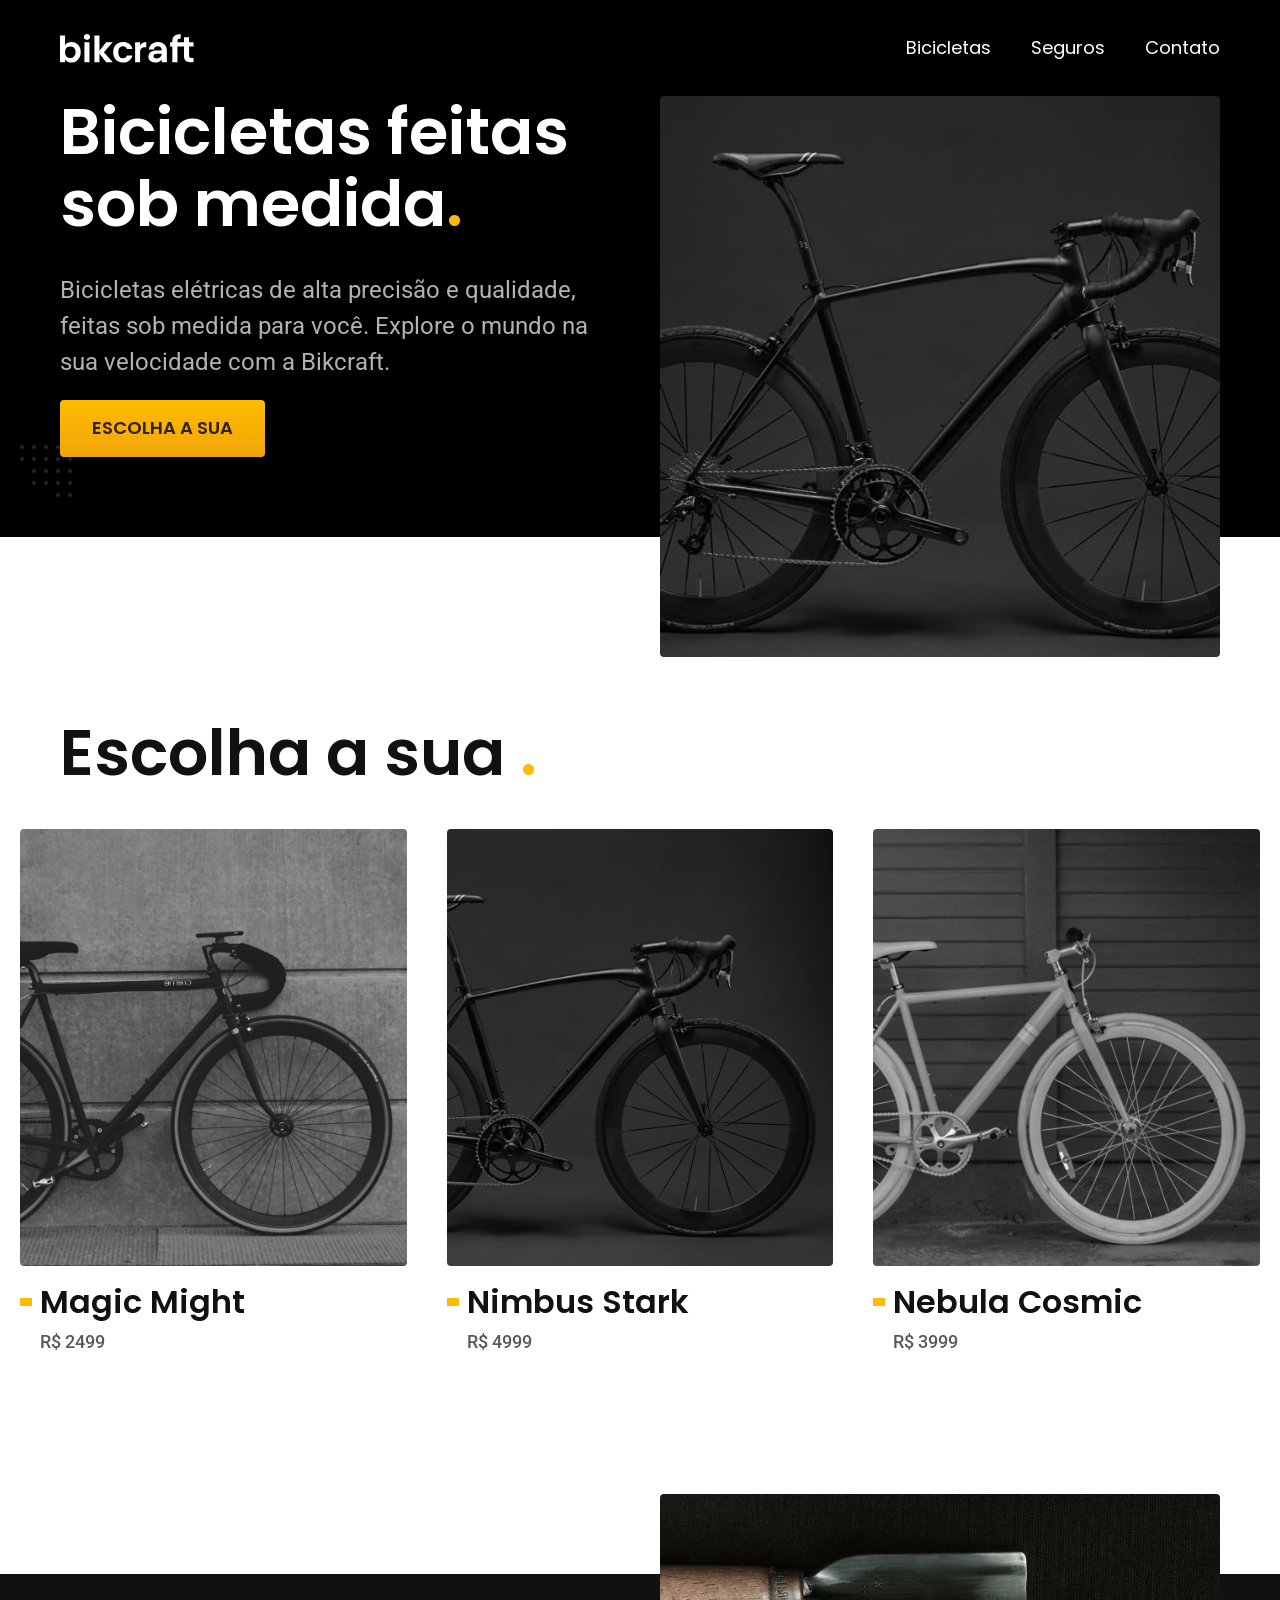
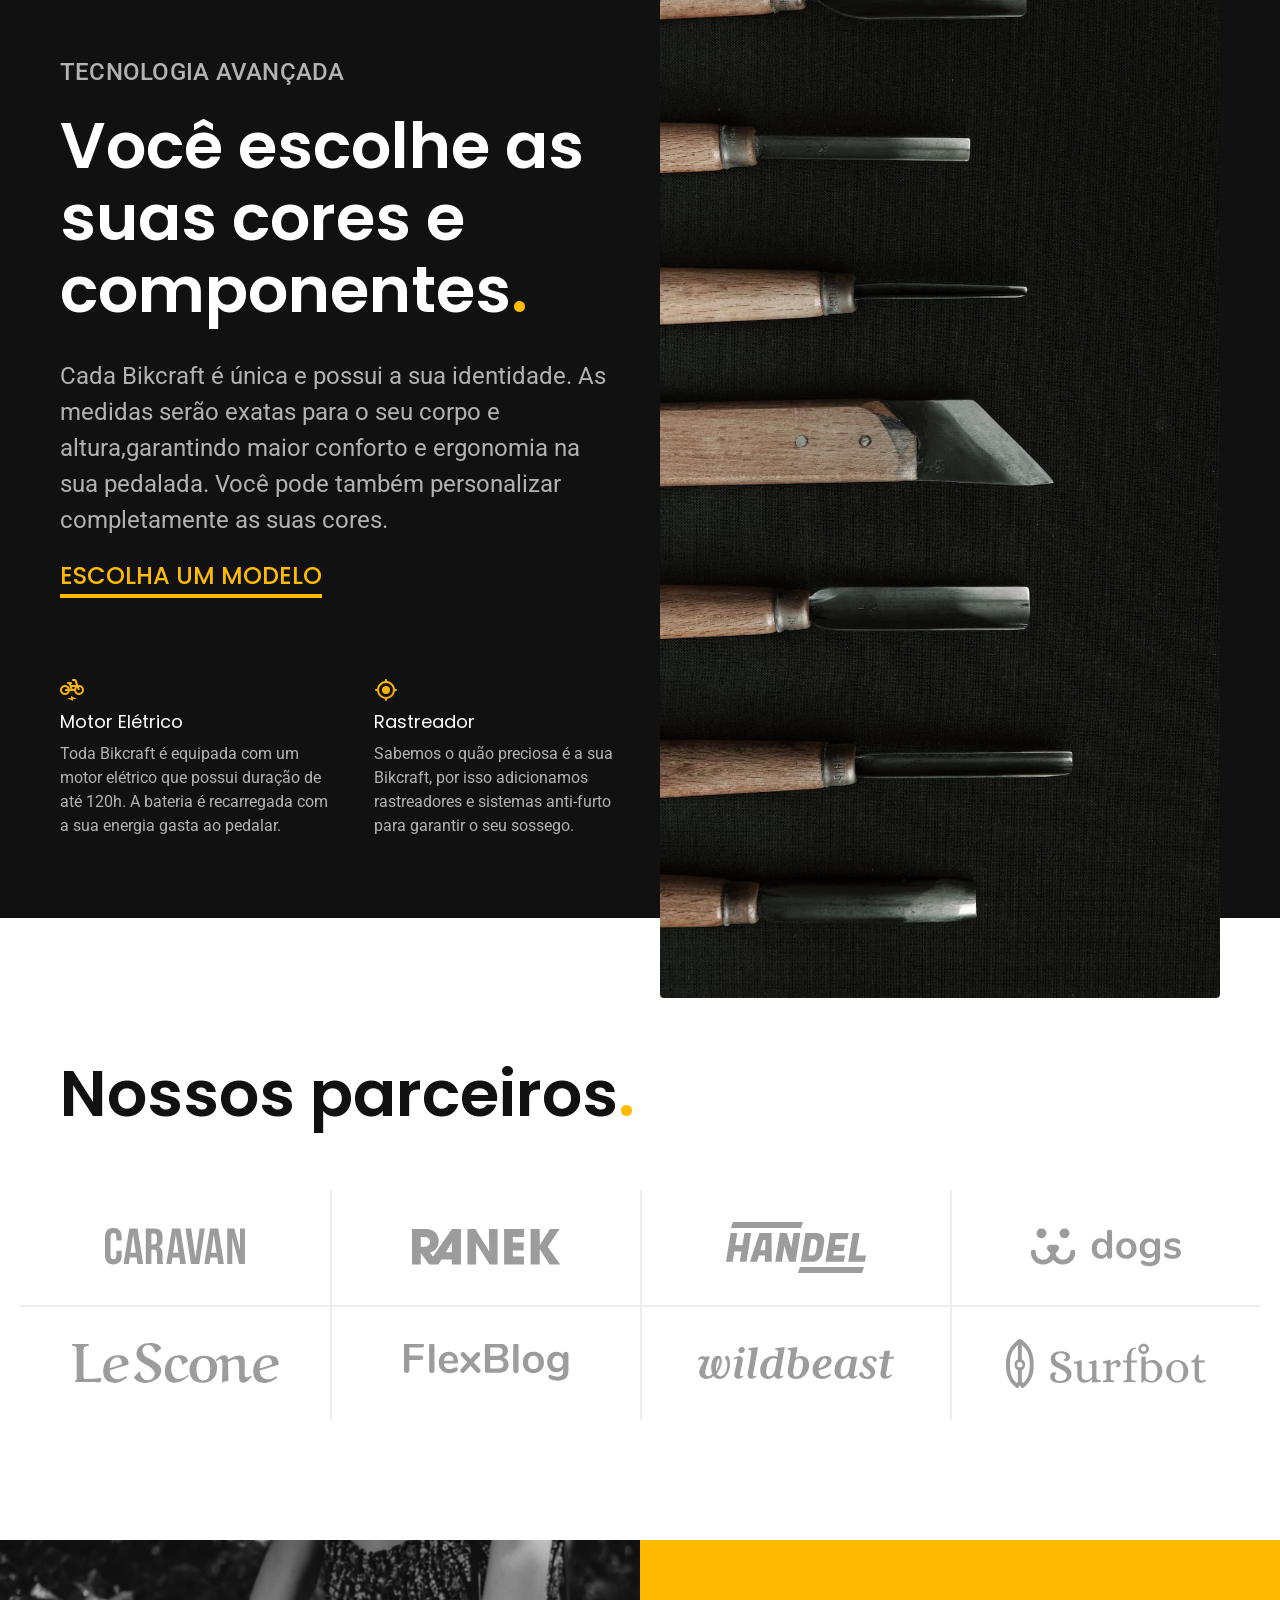
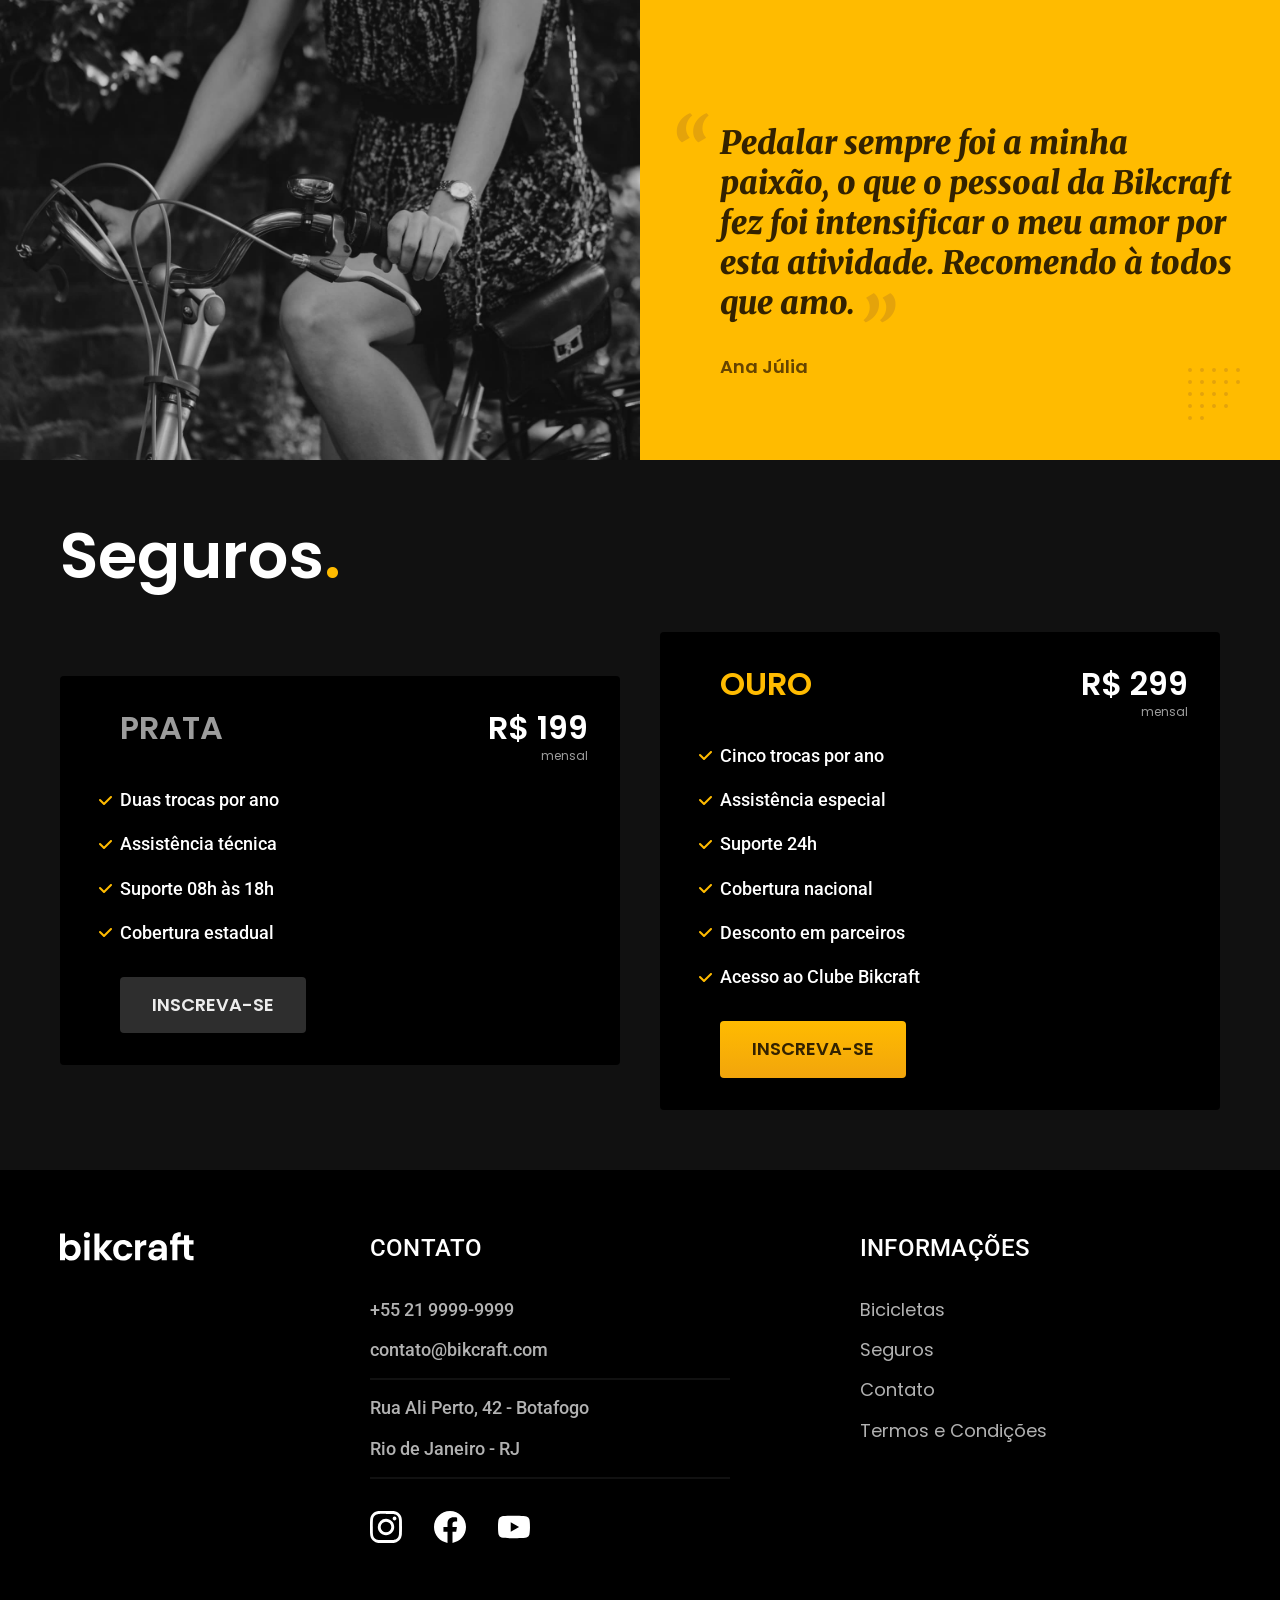
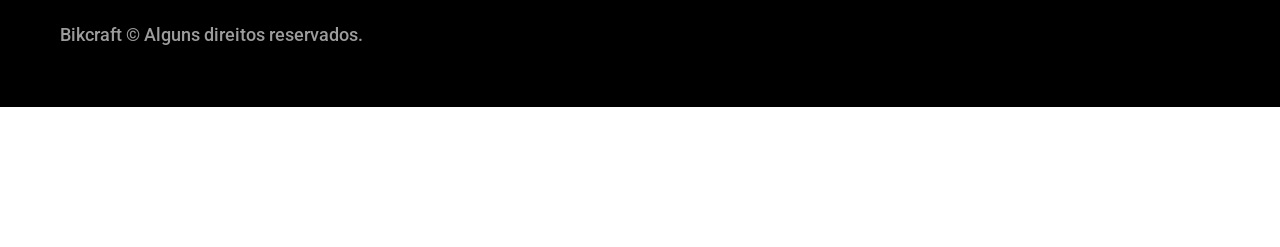
==== commit 84904233: "Fix heading case for parceiros section" ====
--- a/index.html
+++ b/index.html
@@ -112,7 +112,7 @@
     </article>
 
     <section class="parceiros">
-        <h2 class="container font-1-xxl">nossos parceiros<span class="cor-p1">.</span></h2>
+        <h2 class="container font-1-xxl">Nossos parceiros<span class="cor-p1">.</span></h2>
         <ul>
             <li><img src="./img/parceiros/caravan.svg" alt="Caravan" width="140" height="38"></li>
             <li><img src="./img/parceiros/ranek.svg" alt="Ranek" width="149" height="36"></li>
@@ -211,4 +211,4 @@
     <script src="./js/script.js"></script>
 </body>
 
-</html>+</html>
